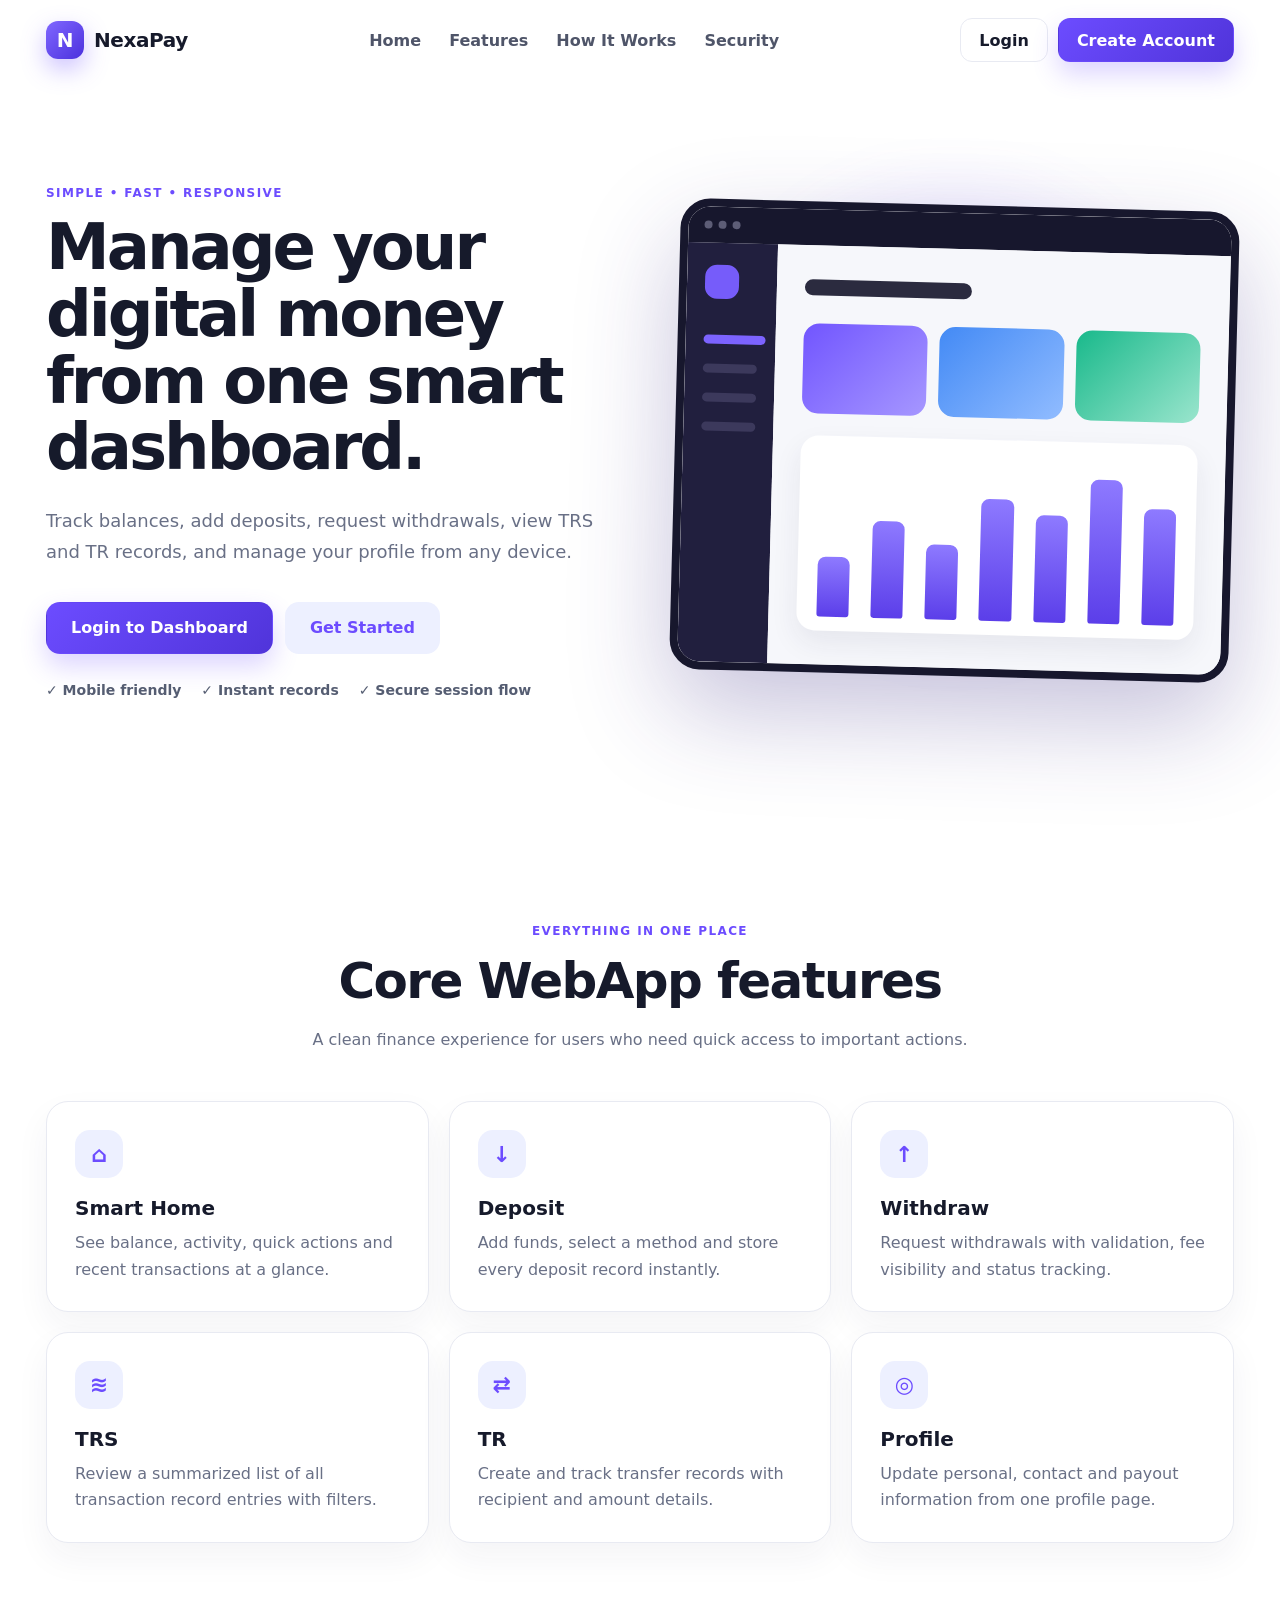
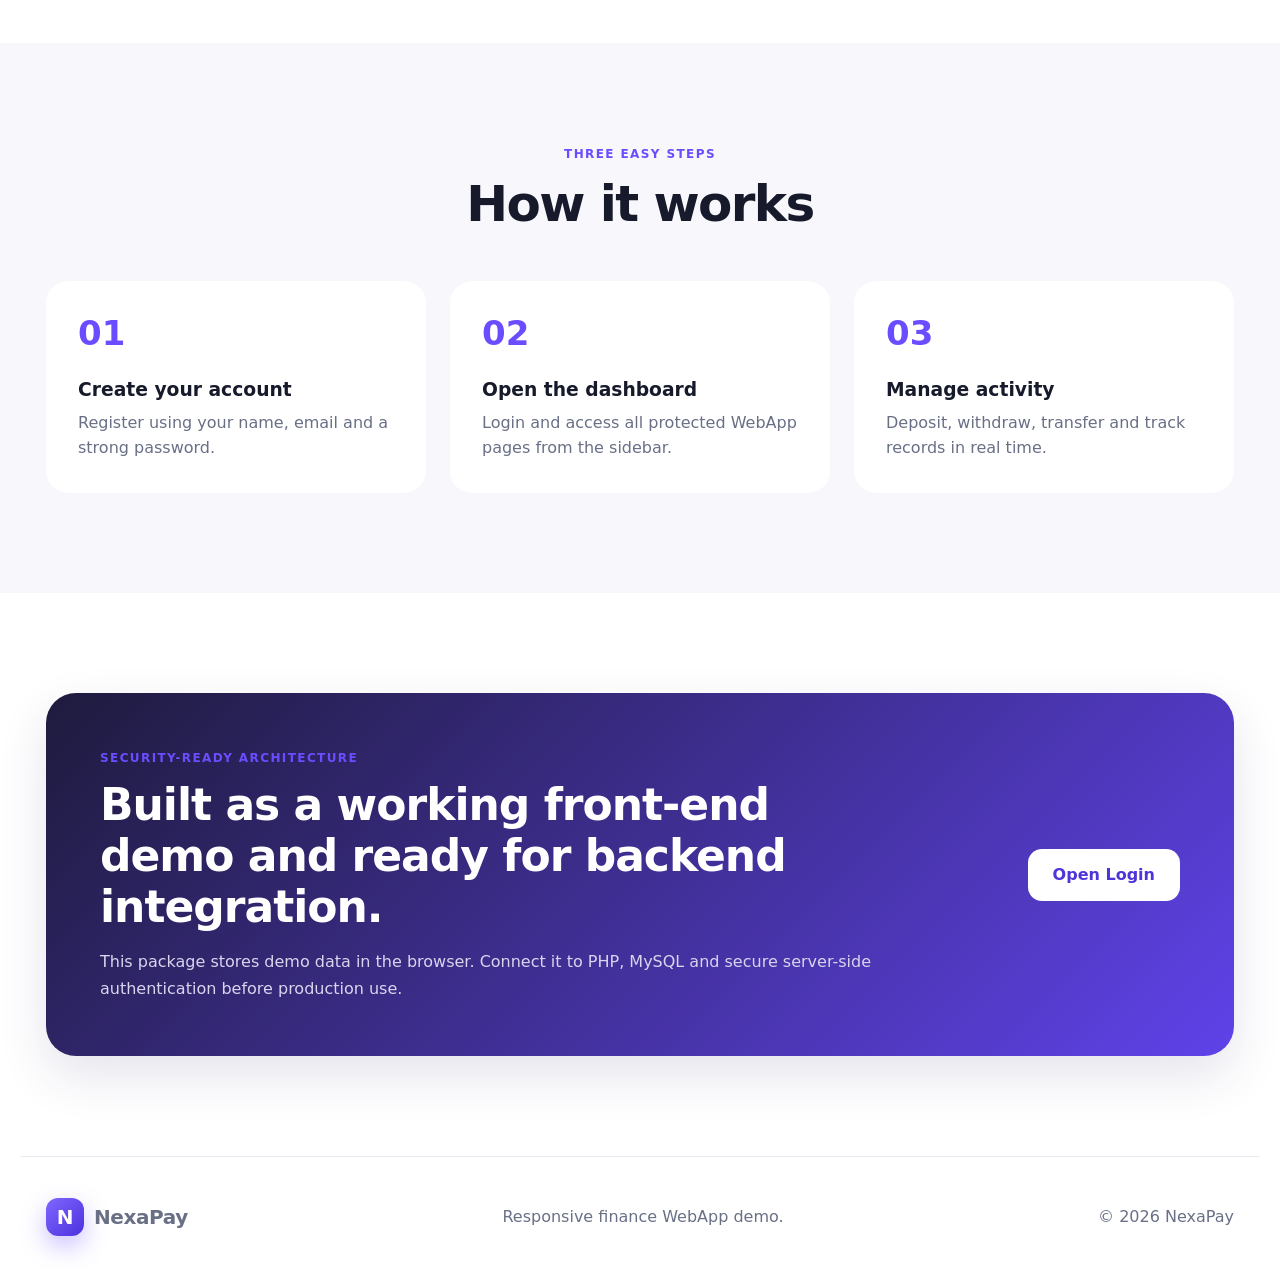
==== index.html @ 19490892 "Add files via upload" ====
<!DOCTYPE html>
<html lang="en">
<head>
  <meta charset="UTF-8">
  <meta name="viewport" content="width=device-width, initial-scale=1.0">
  <meta name="description" content="NexaPay responsive finance dashboard demo with deposits, withdrawals, transaction records and profile management.">
  <title>NexaPay — Smart Finance WebApp</title>
  <link rel="stylesheet" href="assets/css/styles.css">
</head>
<body class="landing-body">
  <header class="landing-header">
    <a class="brand" href="index.html" aria-label="NexaPay home">
      <span class="brand-mark">N</span>
      <span>NexaPay</span>
    </a>
    <nav class="landing-nav" id="landingNav">
      <a href="#home">Home</a>
      <a href="#features">Features</a>
      <a href="#how">How It Works</a>
      <a href="#security">Security</a>
    </nav>
    <div class="header-actions">
      <a class="btn btn-ghost" href="login.html">Login</a>
      <a class="btn btn-primary" href="register.html">Create Account</a>
    </div>
    <button class="menu-button" id="landingMenu" aria-label="Open menu">☰</button>
  </header>

  <main>
    <section class="hero" id="home">
      <div class="hero-content">
        <span class="eyebrow">Simple • Fast • Responsive</span>
        <h1>Manage your digital money from one smart dashboard.</h1>
        <p>Track balances, add deposits, request withdrawals, view TRS and TR records, and manage your profile from any device.</p>
        <div class="hero-actions">
          <a class="btn btn-primary btn-large" href="login.html">Login to Dashboard</a>
          <a class="btn btn-secondary btn-large" href="register.html">Get Started</a>
        </div>
        <div class="trust-row">
          <span>✓ Mobile friendly</span>
          <span>✓ Instant records</span>
          <span>✓ Secure session flow</span>
        </div>
      </div>

      <div class="hero-preview" aria-label="Dashboard preview">
        <div class="preview-window">
          <div class="preview-topbar">
            <span></span><span></span><span></span>
          </div>
          <div class="preview-grid">
            <aside class="preview-sidebar">
              <div class="preview-logo"></div>
              <div class="preview-line active"></div>
              <div class="preview-line"></div>
              <div class="preview-line"></div>
              <div class="preview-line"></div>
            </aside>
            <div class="preview-content">
              <div class="preview-title"></div>
              <div class="preview-cards">
                <div class="preview-card purple"></div>
                <div class="preview-card blue"></div>
                <div class="preview-card mint"></div>
              </div>
              <div class="preview-chart">
                <div class="chart-bars">
                  <span style="height: 38%"></span><span style="height: 62%"></span><span style="height: 48%"></span><span style="height: 78%"></span><span style="height: 68%"></span><span style="height: 92%"></span><span style="height: 74%"></span>
                </div>
              </div>
            </div>
          </div>
        </div>
      </div>
    </section>

    <section class="section" id="features">
      <div class="section-heading">
        <span class="eyebrow">Everything in one place</span>
        <h2>Core WebApp features</h2>
        <p>A clean finance experience for users who need quick access to important actions.</p>
      </div>
      <div class="feature-grid">
        <article class="feature-card"><span class="feature-icon">⌂</span><h3>Smart Home</h3><p>See balance, activity, quick actions and recent transactions at a glance.</p></article>
        <article class="feature-card"><span class="feature-icon">↓</span><h3>Deposit</h3><p>Add funds, select a method and store every deposit record instantly.</p></article>
        <article class="feature-card"><span class="feature-icon">↑</span><h3>Withdraw</h3><p>Request withdrawals with validation, fee visibility and status tracking.</p></article>
        <article class="feature-card"><span class="feature-icon">≋</span><h3>TRS</h3><p>Review a summarized list of all transaction record entries with filters.</p></article>
        <article class="feature-card"><span class="feature-icon">⇄</span><h3>TR</h3><p>Create and track transfer records with recipient and amount details.</p></article>
        <article class="feature-card"><span class="feature-icon">◎</span><h3>Profile</h3><p>Update personal, contact and payout information from one profile page.</p></article>
      </div>
    </section>

    <section class="section steps-section" id="how">
      <div class="section-heading">
        <span class="eyebrow">Three easy steps</span>
        <h2>How it works</h2>
      </div>
      <div class="steps-grid">
        <article><span>01</span><h3>Create your account</h3><p>Register using your name, email and a strong password.</p></article>
        <article><span>02</span><h3>Open the dashboard</h3><p>Login and access all protected WebApp pages from the sidebar.</p></article>
        <article><span>03</span><h3>Manage activity</h3><p>Deposit, withdraw, transfer and track records in real time.</p></article>
      </div>
    </section>

    <section class="security-banner" id="security">
      <div>
        <span class="eyebrow">Security-ready architecture</span>
        <h2>Built as a working front-end demo and ready for backend integration.</h2>
        <p>This package stores demo data in the browser. Connect it to PHP, MySQL and secure server-side authentication before production use.</p>
      </div>
      <a class="btn btn-light btn-large" href="login.html">Open Login</a>
    </section>
  </main>

  <footer class="landing-footer">
    <a class="brand" href="index.html"><span class="brand-mark">N</span><span>NexaPay</span></a>
    <p>Responsive finance WebApp demo.</p>
    <p>© 2026 NexaPay</p>
  </footer>

  <script src="assets/js/landing.js"></script>
</body>
</html>
---- assets/css/styles.css ----
:root {
  --primary: #6c4cff;
  --primary-dark: #5034da;
  --secondary: #edf0ff;
  --ink: #161a2b;
  --muted: #697086;
  --line: #e8eaf2;
  --surface: #ffffff;
  --surface-soft: #f6f7fb;
  --success: #13a86b;
  --warning: #ee8b2d;
  --danger: #dc4f5f;
  --info: #3378f6;
  --sidebar: #17172d;
  --shadow: 0 20px 50px rgba(45, 37, 95, 0.12);
  --radius: 22px;
  --radius-sm: 14px;
}

* { box-sizing: border-box; }
html { scroll-behavior: smooth; }
body { margin: 0; color: var(--ink); background: var(--surface-soft); font-family: Inter, ui-sans-serif, system-ui, -apple-system, BlinkMacSystemFont, "Segoe UI", sans-serif; }
a { color: inherit; text-decoration: none; }
button, input, select, textarea { font: inherit; }
button { cursor: pointer; }
img { max-width: 100%; display: block; }
.hidden { display: none !important; }

.brand { display: inline-flex; align-items: center; gap: 10px; font-size: 20px; font-weight: 800; letter-spacing: -0.4px; }
.brand-mark { display: grid; place-items: center; width: 38px; height: 38px; color: #fff; background: linear-gradient(135deg, #8067ff, #4b31dd); border-radius: 12px; box-shadow: 0 10px 24px rgba(108, 76, 255, .35); }
.brand-light { color: #fff; }

.btn { display: inline-flex; align-items: center; justify-content: center; gap: 8px; min-height: 44px; padding: 0 18px; border: 1px solid transparent; border-radius: 12px; font-weight: 700; transition: .2s ease; }
.btn:hover { transform: translateY(-1px); }
.btn-primary { color: #fff; background: linear-gradient(135deg, var(--primary), var(--primary-dark)); box-shadow: 0 12px 26px rgba(108, 76, 255, .24); }
.btn-secondary { color: var(--primary); background: var(--secondary); }
.btn-ghost { color: var(--ink); background: transparent; border-color: var(--line); }
.btn-light { color: var(--primary-dark); background: #fff; }
.btn-outline-light { color: #fff; border-color: rgba(255,255,255,.55); background: rgba(255,255,255,.08); }
.btn-large { min-height: 52px; padding: 0 24px; border-radius: 14px; }
.btn-block { width: 100%; }

.eyebrow { display: inline-flex; margin-bottom: 14px; color: var(--primary); font-size: 12px; font-weight: 800; letter-spacing: 1.4px; text-transform: uppercase; }
.eyebrow.light { color: #d9d3ff; }

/* Landing */
.landing-body { background: #fff; }
.landing-header { position: sticky; top: 0; z-index: 30; display: flex; align-items: center; justify-content: space-between; max-width: 1240px; margin: 0 auto; padding: 18px 26px; background: rgba(255,255,255,.88); backdrop-filter: blur(16px); }
.landing-nav { display: flex; gap: 28px; color: #4f5569; font-weight: 650; }
.landing-nav a:hover { color: var(--primary); }
.header-actions { display: flex; gap: 10px; }
.menu-button { display: none; width: 42px; height: 42px; border: 1px solid var(--line); border-radius: 12px; color: var(--ink); background: #fff; font-size: 19px; }
.hero { display: grid; grid-template-columns: 1fr 1fr; gap: 70px; align-items: center; max-width: 1240px; min-height: 740px; margin: 0 auto; padding: 80px 26px 100px; }
.hero h1 { max-width: 650px; margin: 0; font-size: clamp(42px, 5vw, 72px); line-height: 1.04; letter-spacing: -3px; }
.hero p { max-width: 620px; margin: 24px 0 0; color: var(--muted); font-size: 18px; line-height: 1.75; }
.hero-actions { display: flex; flex-wrap: wrap; gap: 12px; margin-top: 34px; }
.trust-row { display: flex; flex-wrap: wrap; gap: 20px; margin-top: 28px; color: #555d72; font-size: 14px; font-weight: 650; }
.hero-preview { position: relative; }
.hero-preview::before { content: ""; position: absolute; inset: -10% -4%; z-index: -1; background: radial-gradient(circle at 50% 45%, rgba(108,76,255,.28), transparent 62%); filter: blur(15px); }
.preview-window { overflow: hidden; border: 8px solid #17172d; border-radius: 30px; background: #fff; box-shadow: 0 40px 100px rgba(55, 39, 128, .28); transform: rotate(1.5deg); }
.preview-topbar { display: flex; gap: 6px; padding: 14px 16px; background: #17172d; }
.preview-topbar span { width: 8px; height: 8px; border-radius: 50%; background: #5d5d76; }
.preview-grid { display: grid; grid-template-columns: 90px 1fr; min-height: 410px; }
.preview-sidebar { padding: 22px 18px; background: #211f3e; }
.preview-logo { width: 34px; height: 34px; margin-bottom: 36px; border-radius: 12px; background: #765cfa; }
.preview-line { height: 9px; margin: 20px 0; border-radius: 99px; background: #3c395c; }
.preview-line.active { width: 115%; background: #7c63ff; }
.preview-content { padding: 34px 28px; background: #f6f7fb; }
.preview-title { width: 42%; height: 16px; margin-bottom: 28px; border-radius: 99px; background: #2b2b3f; }
.preview-cards { display: grid; grid-template-columns: repeat(3, 1fr); gap: 12px; }
.preview-card { height: 90px; border-radius: 16px; }
.preview-card.purple { background: linear-gradient(135deg,#7155ff,#a697ff); }
.preview-card.blue { background: linear-gradient(135deg,#438af5,#91bcff); }
.preview-card.mint { background: linear-gradient(135deg,#19b98b,#9ae5cd); }
.preview-chart { height: 195px; margin-top: 22px; padding: 24px 20px 14px; border-radius: 18px; background: #fff; box-shadow: 0 12px 28px rgba(44,44,82,.08); }
.chart-bars { display: flex; align-items: flex-end; justify-content: space-between; height: 100%; }
.chart-bars span { width: 9%; border-radius: 8px 8px 3px 3px; background: linear-gradient(180deg,#8e7aff,#5b3ee9); }
.section { max-width: 1240px; margin: 0 auto; padding: 100px 26px; }
.section-heading { max-width: 720px; margin: 0 auto 48px; text-align: center; }
.section-heading h2 { margin: 0; font-size: clamp(32px,4vw,50px); letter-spacing: -1.6px; }
.section-heading p { color: var(--muted); line-height: 1.7; }
.feature-grid { display: grid; grid-template-columns: repeat(3,1fr); gap: 20px; }
.feature-card { padding: 28px; border: 1px solid var(--line); border-radius: var(--radius); background: #fff; box-shadow: 0 15px 34px rgba(37,34,72,.05); transition: .2s ease; }
.feature-card:hover { transform: translateY(-5px); box-shadow: var(--shadow); }
.feature-icon { display: grid; place-items: center; width: 48px; height: 48px; margin-bottom: 18px; color: var(--primary); background: var(--secondary); border-radius: 15px; font-size: 22px; font-weight: 900; }
.feature-card h3 { margin: 0 0 10px; font-size: 20px; }
.feature-card p { margin: 0; color: var(--muted); line-height: 1.65; }
.steps-section { max-width: none; background: #f7f7fc; }
.steps-section > * { max-width: 1188px; margin-left: auto; margin-right: auto; }
.steps-grid { display: grid; grid-template-columns: repeat(3,1fr); gap: 24px; }
.steps-grid article { padding: 32px; border-radius: var(--radius); background: #fff; }
.steps-grid span { color: var(--primary); font-size: 34px; font-weight: 900; }
.steps-grid h3 { margin: 26px 0 10px; }
.steps-grid p { margin: 0; color: var(--muted); line-height: 1.6; }
.security-banner { display: flex; align-items: center; justify-content: space-between; gap: 40px; max-width: 1188px; margin: 100px auto; padding: 54px; color: #fff; border-radius: 30px; background: linear-gradient(135deg,#1e1b3d,#6042e9); box-shadow: var(--shadow); }
.security-banner h2 { max-width: 800px; margin: 0; font-size: clamp(28px,4vw,44px); letter-spacing: -1px; }
.security-banner p { max-width: 820px; margin: 16px 0 0; color: #d9d5ee; line-height: 1.7; }
.landing-footer { display: flex; align-items: center; justify-content: space-between; gap: 20px; max-width: 1240px; margin: 0 auto; padding: 34px 26px; border-top: 1px solid var(--line); color: var(--muted); }

/* Auth */
.auth-body { min-height: 100vh; background: #fff; }
.auth-shell { display: grid; grid-template-columns: minmax(360px, .9fr) 1.1fr; min-height: 100vh; }
.auth-visual { position: relative; display: flex; flex-direction: column; justify-content: space-between; overflow: hidden; padding: 48px; color: #fff; background: linear-gradient(145deg,#18162f,#6546ef); }
.auth-visual::after { content: ""; position: absolute; right: -120px; bottom: -120px; width: 420px; height: 420px; border: 80px solid rgba(255,255,255,.08); border-radius: 50%; }
.register-visual { background: linear-gradient(145deg,#141b32,#265ed8); }
.auth-copy { position: relative; z-index: 1; max-width: 560px; }
.auth-copy h1 { margin: 0; font-size: clamp(38px,4vw,64px); line-height: 1.08; letter-spacing: -2px; }
.auth-copy p { color: #d8d4e9; font-size: 17px; line-height: 1.75; }
.auth-stat-card { position: relative; z-index: 1; display: flex; flex-direction: column; width: fit-content; padding: 20px 24px; border: 1px solid rgba(255,255,255,.18); border-radius: 18px; background: rgba(255,255,255,.1); backdrop-filter: blur(12px); }
.auth-stat-card span { color: #d6cffc; font-size: 12px; text-transform: uppercase; letter-spacing: 1px; }
.auth-stat-card strong { margin-top: 8px; font-size: 18px; }
.auth-stat-card small { margin-top: 4px; color: #ddd9f2; }
.mini-benefits { position: relative; z-index: 1; display: grid; gap: 12px; color: #dce6ff; }
.auth-panel { display: grid; place-items: center; padding: 44px 28px; background: #fff; }
.auth-form-wrap { width: min(520px,100%); }
.back-link { display: inline-block; margin-bottom: 42px; color: var(--muted); font-weight: 650; }
.auth-heading h2 { margin: 0; font-size: 36px; letter-spacing: -1px; }
.auth-heading p { margin: 10px 0 30px; color: var(--muted); }
.field { display: grid; gap: 8px; margin-bottom: 18px; color: #303548; font-size: 14px; font-weight: 700; }
.field small { color: var(--muted); font-weight: 500; }
.field input, .field select, .field textarea, .table-search { width: 100%; border: 1px solid var(--line); border-radius: 12px; outline: none; color: var(--ink); background: #fff; transition: .2s ease; }
.field input, .field select, .table-search { height: 50px; padding: 0 14px; }
.field textarea { padding: 14px; resize: vertical; }
.field input:focus, .field select:focus, .field textarea:focus, .table-search:focus { border-color: var(--primary); box-shadow: 0 0 0 4px rgba(108,76,255,.1); }
.field input[readonly] { background: #f4f5f8; color: var(--muted); }
.password-wrap { position: relative; }
.password-wrap input { padding-right: 68px; }
.password-toggle { position: absolute; right: 12px; top: 50%; transform: translateY(-50%); border: 0; color: var(--primary); background: transparent; font-size: 13px; font-weight: 800; }
.form-row { display: flex; align-items: center; justify-content: space-between; gap: 16px; margin: 4px 0 24px; }
.check-field { display: flex; align-items: flex-start; gap: 9px; color: var(--muted); font-size: 14px; }
.check-field input { margin-top: 3px; accent-color: var(--primary); }
.terms { margin: 4px 0 22px; }
.link-button { border: 0; color: var(--primary); background: transparent; font-weight: 750; }
.auth-switch { margin-top: 24px; color: var(--muted); text-align: center; }
.auth-switch a { color: var(--primary); font-weight: 800; }
.alert { margin-bottom: 20px; padding: 13px 15px; border-radius: 12px; font-size: 14px; }
.alert.error { color: #9f2c3a; border: 1px solid #ffd2d8; background: #fff0f2; }
.alert.success { color: #087a4a; border: 1px solid #c6efdd; background: #ebfff6; }
.form-grid { display: grid; gap: 16px; }
.form-grid.two { grid-template-columns: repeat(2,minmax(0,1fr)); }

/* Dashboard */
.dashboard-body { --dashboard-bg: #f5f6fb; --dashboard-panel: #fff; --dashboard-text: #171a2b; --dashboard-muted: #71778c; min-height: 100vh; color: var(--dashboard-text); background: var(--dashboard-bg); transition: .2s ease; }
.dashboard-body.dark-mode { --dashboard-bg: #0f1020; --dashboard-panel: #191a2d; --dashboard-text: #f6f5ff; --dashboard-muted: #a7abc1; --line: #2a2c45; --surface-soft: #151626; --surface: #191a2d; --ink: #f6f5ff; --muted: #a7abc1; }
.app-shell { display: grid; grid-template-columns: 256px minmax(0,1fr); min-height: 100vh; }
.sidebar { position: fixed; inset: 0 auto 0 0; z-index: 50; display: flex; flex-direction: column; width: 256px; padding: 24px 18px; color: #fff; background: linear-gradient(180deg,#19182f,#141426); }
.sidebar-top { display: flex; align-items: center; justify-content: space-between; padding: 0 8px 28px; }
.sidebar-close { display: none; border: 0; color: #fff; background: transparent; font-size: 28px; }
.sidebar-nav { display: grid; gap: 8px; }
.sidebar-nav a { display: flex; align-items: center; gap: 14px; min-height: 48px; padding: 0 14px; border-radius: 13px; color: #aaa9bf; font-weight: 700; transition: .18s ease; }
.sidebar-nav a:hover, .sidebar-nav a.active { color: #fff; background: linear-gradient(135deg,rgba(120,91,255,.9),rgba(90,61,226,.9)); }
.sidebar-nav a span:first-child { display: grid; place-items: center; width: 24px; font-size: 18px; }
.sidebar-card { margin-top: auto; padding: 18px; border: 1px solid rgba(255,255,255,.1); border-radius: 16px; background: rgba(255,255,255,.06); }
.sidebar-card span { color: #aaa9c1; font-size: 12px; }
.sidebar-card strong { display: block; margin: 7px 0 12px; font-size: 20px; }
.sidebar-card a { color: #cfc6ff; font-size: 13px; font-weight: 800; }
.logout-button { display: flex; align-items: center; gap: 12px; min-height: 46px; margin-top: 14px; padding: 0 14px; border: 0; border-radius: 12px; color: #bcbacd; background: transparent; font-weight: 700; }
.logout-button:hover { color: #fff; background: rgba(255,255,255,.06); }
.sidebar-overlay { display: none; }
.main-area { grid-column: 2; min-width: 0; }
.topbar { position: sticky; top: 0; z-index: 25; display: flex; align-items: center; justify-content: space-between; min-height: 86px; padding: 16px 28px; border-bottom: 1px solid var(--line); background: color-mix(in srgb, var(--dashboard-bg) 86%, transparent); backdrop-filter: blur(16px); }
.topbar-left { display: flex; align-items: center; gap: 16px; }
.topbar h1 { margin: 3px 0 0; font-size: 25px; letter-spacing: -.5px; }
.topbar-kicker { color: var(--dashboard-muted); font-size: 12px; font-weight: 750; text-transform: uppercase; letter-spacing: 1px; }
.dashboard-menu { display: none; }
.topbar-actions { display: flex; align-items: center; gap: 10px; }
.icon-button, .notification-button { position: relative; display: grid; place-items: center; width: 44px; height: 44px; border: 1px solid var(--line); border-radius: 13px; color: var(--dashboard-text); background: var(--dashboard-panel); font-size: 18px; }
.notification-button span { position: absolute; top: 9px; right: 9px; width: 7px; height: 7px; border: 2px solid var(--dashboard-panel); border-radius: 50%; background: var(--danger); }
.user-menu-button { display: flex; align-items: center; gap: 11px; min-width: 190px; padding: 6px 12px 6px 6px; border: 1px solid var(--line); border-radius: 14px; color: var(--dashboard-text); background: var(--dashboard-panel); text-align: left; }
.avatar { display: grid; place-items: center; width: 40px; height: 40px; flex: 0 0 auto; border-radius: 12px; color: #fff; background: linear-gradient(135deg,#6c4cff,#9a88ff); font-weight: 800; }
.user-copy { display: grid; min-width: 0; }
.user-copy strong, .user-copy small { overflow: hidden; text-overflow: ellipsis; white-space: nowrap; }
.user-copy small { margin-top: 2px; color: var(--dashboard-muted); }
.page-container { display: grid; gap: 22px; padding: 28px; }
.welcome-banner { display: flex; align-items: center; justify-content: space-between; gap: 30px; min-height: 190px; padding: 34px; border-radius: var(--radius); color: #fff; background: linear-gradient(125deg,#5f42e7,#7a5ff7 55%,#927fff); box-shadow: 0 20px 48px rgba(91,61,219,.25); }
.welcome-banner h2 { margin: 0; font-size: clamp(28px,3vw,40px); letter-spacing: -1px; }
.welcome-banner p { margin: 10px 0 0; color: #e4e0ff; }
.welcome-actions { display: flex; gap: 10px; flex-wrap: wrap; }
.stats-grid { display: grid; grid-template-columns: repeat(4,minmax(0,1fr)); gap: 18px; }
.stat-card { min-width: 0; padding: 22px; border: 1px solid var(--line); border-radius: 18px; background: var(--dashboard-panel); box-shadow: 0 8px 24px rgba(36,34,70,.04); }
.stat-card.featured { color: #fff; border-color: transparent; background: linear-gradient(135deg,#1d1c36,#3b376d); }
.stat-head { display: flex; align-items: center; justify-content: space-between; gap: 12px; color: var(--dashboard-muted); font-size: 13px; font-weight: 700; }
.featured .stat-head, .featured small { color: #bcb9d1; }
.stat-card > strong { display: block; margin: 18px 0 8px; font-size: clamp(22px,2vw,30px); letter-spacing: -1px; }
.stat-card small { color: var(--dashboard-muted); }
.stat-icon { display: grid; place-items: center; width: 38px; height: 38px; border-radius: 12px; color: #755df0; background: #eeeaff; font-weight: 900; }
.stat-icon.green { color: #0e9460; background: #e4faef; }
.stat-icon.orange { color: #ce6818; background: #fff0df; }
.stat-icon.blue { color: #2e6fd9; background: #e7f0ff; }
.dashboard-grid { display: grid; grid-template-columns: 1.55fr .9fr; gap: 22px; }
.panel { min-width: 0; padding: 24px; border: 1px solid var(--line); border-radius: var(--radius); background: var(--dashboard-panel); box-shadow: 0 10px 28px rgba(36,34,70,.04); }
.panel-head { display: flex; align-items: center; justify-content: space-between; gap: 18px; margin-bottom: 22px; }
.panel-head h3 { margin: 3px 0 0; font-size: 20px; }
.panel-kicker { color: var(--dashboard-muted); font-size: 11px; font-weight: 800; text-transform: uppercase; letter-spacing: 1px; }
.soft-pill, .balance-chip { display: inline-flex; align-items: center; min-height: 34px; padding: 0 12px; border-radius: 99px; color: var(--primary); background: color-mix(in srgb, var(--primary) 10%, var(--dashboard-panel)); font-size: 12px; font-weight: 800; }
.large-chart { display: flex; align-items: end; gap: 14px; height: 245px; padding-top: 24px; }
.chart-column { display: grid; grid-template-rows: 1fr auto; gap: 10px; flex: 1; height: 100%; color: var(--dashboard-muted); text-align: center; }
.bar-wrap { display: flex; align-items: end; justify-content: center; height: 100%; border-radius: 10px; background: linear-gradient(180deg,transparent,color-mix(in srgb,var(--primary) 5%,transparent)); }
.bar-wrap span { width: min(34px,58%); border-radius: 8px 8px 3px 3px; background: linear-gradient(180deg,#947fff,#5f42e8); }
.quick-grid { display: grid; grid-template-columns: repeat(2,1fr); gap: 12px; }
.quick-grid a { display: grid; padding: 18px; border: 1px solid var(--line); border-radius: 16px; background: var(--surface-soft); transition: .18s ease; }
.quick-grid a:hover { border-color: var(--primary); transform: translateY(-2px); }
.quick-grid a > span { display: grid; place-items: center; width: 38px; height: 38px; margin-bottom: 16px; border-radius: 12px; color: var(--primary); background: var(--secondary); font-weight: 900; }
.quick-grid small { margin-top: 4px; color: var(--dashboard-muted); }
.text-link { color: var(--primary); font-weight: 800; font-size: 13px; }
.table-wrap { overflow-x: auto; }
table { width: 100%; border-collapse: collapse; min-width: 780px; }
th, td { padding: 15px 12px; border-bottom: 1px solid var(--line); text-align: left; font-size: 13px; white-space: nowrap; }
th { color: var(--dashboard-muted); font-size: 11px; text-transform: uppercase; letter-spacing: .7px; }
tbody tr:last-child td { border-bottom: 0; }
.table-type { display: flex; align-items: center; gap: 10px; }
.table-type > div { display: grid; }
.table-type small { margin-top: 3px; max-width: 160px; overflow: hidden; color: var(--dashboard-muted); text-overflow: ellipsis; }
.transaction-icon { display: grid; place-items: center; width: 36px; height: 36px; border-radius: 11px; font-weight: 900; }
.transaction-icon.deposit { color: #0b915c; background: #e2faee; }
.transaction-icon.withdraw { color: #cf6715; background: #fff0df; }
.transaction-icon.transfer { color: #286cd4; background: #e7f0ff; }
.amount-cell { font-weight: 800; }
.amount-cell.positive { color: var(--success); }
.amount-cell.negative { color: var(--danger); }
.status-badge { display: inline-flex; align-items: center; min-height: 28px; padding: 0 10px; border-radius: 99px; font-size: 11px; font-weight: 800; }
.status-badge.completed { color: #0b8153; background: #e4faef; }
.status-badge.pending { color: #b15a18; background: #fff1df; }
.status-badge.rejected { color: #a83643; background: #ffe8ec; }
.content-grid { display: grid; grid-template-columns: minmax(0,1.5fr) minmax(280px,.75fr); gap: 22px; }
.form-panel { padding: 28px; }
.dashboard-form { max-width: 760px; }
.money-input { position: relative; }
.money-input > span { position: absolute; left: 14px; top: 50%; transform: translateY(-50%); color: var(--dashboard-muted); font-weight: 800; }
.money-input input { padding-left: 34px; }
.side-stack { display: grid; align-content: start; gap: 18px; }
.info-card { min-height: 230px; padding: 28px; border-radius: var(--radius); }
.info-card h3 { margin: 24px 0 10px; font-size: 24px; }
.info-card p { margin: 0; line-height: 1.65; }
.gradient-card { color: #fff; background: linear-gradient(145deg,#6c4cff,#9f8cff); }
.gradient-card p { color: #eae7ff; }
.gradient-card .feature-icon { color: #fff; background: rgba(255,255,255,.16); }
.dark-card { color: #fff; background: linear-gradient(145deg,#1b1b35,#34315f); }
.dark-card p { color: #c8c7d8; }
.dark-card .feature-icon { color: #fff; background: rgba(255,255,255,.08); }
.help-panel h3 { margin: 0 0 16px; }
.help-panel ol, .help-panel ul { display: grid; gap: 12px; margin: 0; padding-left: 22px; color: var(--dashboard-muted); line-height: 1.5; }
.summary-box { display: grid; gap: 11px; margin: 22px 0; padding: 18px; border-radius: 15px; background: var(--surface-soft); }
.summary-box > div { display: flex; justify-content: space-between; gap: 20px; color: var(--dashboard-muted); }
.summary-box .total { padding-top: 12px; border-top: 1px solid var(--line); color: var(--dashboard-text); font-size: 16px; }
.summary-strip { display: grid; grid-template-columns: repeat(4,1fr); gap: 14px; margin-bottom: 20px; padding: 18px; border-radius: 16px; background: var(--surface-soft); }
.summary-strip div { display: grid; gap: 7px; }
.summary-strip span { color: var(--dashboard-muted); font-size: 12px; }
.summary-strip strong { font-size: 20px; }
.filter-row { display: flex; gap: 10px; }
.filter-row .table-search { width: 220px; }
.filter-row select { min-width: 150px; height: 50px; padding: 0 12px; border: 1px solid var(--line); border-radius: 12px; color: var(--dashboard-text); background: var(--dashboard-panel); }
.section-toolbar { display: flex; align-items: center; justify-content: space-between; gap: 20px; }
.section-toolbar p { margin: 0; color: var(--dashboard-muted); }
.compact-stats { grid-template-columns: repeat(3,1fr); }
.profile-layout { display: grid; grid-template-columns: 300px minmax(0,1fr); gap: 22px; }
.profile-card { align-self: start; text-align: center; }
.large-avatar { display: grid; place-items: center; width: 96px; height: 96px; margin: 4px auto 18px; border-radius: 28px; color: #fff; background: linear-gradient(135deg,#5b40e7,#9c89ff); font-size: 30px; font-weight: 900; }
.profile-card h2 { margin: 0; }
.profile-card > p { margin: 8px 0 16px; color: var(--dashboard-muted); }
.profile-meta { display: grid; gap: 12px; margin-top: 28px; text-align: left; }
.profile-meta div { display: grid; gap: 5px; padding: 14px; border-radius: 12px; background: var(--surface-soft); }
.profile-meta span { color: var(--dashboard-muted); font-size: 11px; text-transform: uppercase; }
.profile-meta strong { font-size: 13px; }
.empty-state { display: grid; place-items: center; gap: 6px; min-height: 220px; color: var(--dashboard-muted); text-align: center; }
.empty-state.compact { min-height: 140px; }
.empty-state > span { font-size: 30px; }
.modal-backdrop { position: fixed; inset: 0; z-index: 100; display: grid; place-items: center; padding: 20px; background: rgba(10,10,25,.66); backdrop-filter: blur(6px); }
.modal { position: relative; width: min(520px,100%); max-height: 90vh; overflow-y: auto; padding: 30px; border-radius: 24px; background: var(--dashboard-panel); box-shadow: 0 30px 80px rgba(0,0,0,.3); }
.modal-close { position: absolute; top: 15px; right: 15px; display: grid; place-items: center; width: 36px; height: 36px; border: 0; border-radius: 10px; color: var(--dashboard-text); background: var(--surface-soft); font-size: 22px; }
.modal-heading { margin-bottom: 24px; }
.modal-heading h2 { margin: 4px 0 8px; }
.modal-heading p { margin: 0; color: var(--dashboard-muted); }
.toast-container { position: fixed; right: 20px; bottom: 20px; z-index: 150; display: grid; gap: 10px; }
.toast { min-width: 260px; max-width: 380px; padding: 14px 16px; border-left: 4px solid var(--success); border-radius: 12px; color: #fff; background: #202139; box-shadow: var(--shadow); animation: toastIn .25s ease; }
.toast.error { border-left-color: var(--danger); }
@keyframes toastIn { from { opacity: 0; transform: translateY(12px); } }

@media (max-width: 1100px) {
  .hero { grid-template-columns: 1fr; text-align: center; }
  .hero-content { display: grid; justify-items: center; }
  .trust-row { justify-content: center; }
  .hero-preview { width: min(700px,100%); margin: 0 auto; }
  .stats-grid { grid-template-columns: repeat(2,1fr); }
  .dashboard-grid { grid-template-columns: 1fr; }
  .content-grid { grid-template-columns: 1fr; }
  .side-stack { grid-template-columns: repeat(2,1fr); }
  .profile-layout { grid-template-columns: 260px minmax(0,1fr); }
}

@media (max-width: 860px) {
  .landing-nav { position: absolute; top: 76px; left: 20px; right: 20px; display: none; padding: 18px; border: 1px solid var(--line); border-radius: 16px; background: #fff; box-shadow: var(--shadow); }
  .landing-nav.open { display: grid; }
  .landing-header .header-actions { display: none; }
  .landing-header .menu-button { display: grid; place-items: center; }
  .feature-grid, .steps-grid { grid-template-columns: repeat(2,1fr); }
  .security-banner { margin: 70px 20px; }
  .auth-shell { grid-template-columns: 1fr; }
  .auth-visual { min-height: 420px; }
  .app-shell { grid-template-columns: 1fr; }
  .sidebar { transform: translateX(-100%); transition: .22s ease; }
  .sidebar.open { transform: translateX(0); }
  .sidebar-close { display: block; }
  .sidebar-overlay { position: fixed; inset: 0; z-index: 45; background: rgba(5,5,18,.58); }
  .sidebar-overlay.open { display: block; }
  .main-area { grid-column: 1; }
  .dashboard-menu { display: grid; place-items: center; }
  .profile-layout { grid-template-columns: 1fr; }
  .profile-card { display: grid; grid-template-columns: auto 1fr; align-items: center; gap: 18px; text-align: left; }
  .large-avatar { margin: 0; }
  .profile-card .status-badge, .profile-meta { grid-column: 1 / -1; }
  .profile-meta { grid-template-columns: repeat(2,1fr); width: 100%; }
}

@media (max-width: 640px) {
  .landing-header { padding: 14px 18px; }
  .hero { min-height: auto; gap: 50px; padding: 70px 18px; }
  .hero h1 { font-size: 42px; letter-spacing: -1.8px; }
  .hero p { font-size: 16px; }
  .hero-actions { width: 100%; }
  .hero-actions .btn { flex: 1 1 100%; }
  .preview-grid { grid-template-columns: 62px 1fr; min-height: 310px; }
  .preview-sidebar { padding: 16px 12px; }
  .preview-content { padding: 22px 16px; }
  .preview-cards { grid-template-columns: 1fr; }
  .preview-card { height: 46px; }
  .preview-chart { height: 120px; }
  .section { padding: 70px 18px; }
  .feature-grid, .steps-grid { grid-template-columns: 1fr; }
  .security-banner { flex-direction: column; align-items: flex-start; padding: 34px 24px; }
  .landing-footer { flex-direction: column; text-align: center; }
  .auth-visual { min-height: 360px; padding: 28px; }
  .auth-copy h1 { font-size: 38px; }
  .auth-stat-card { width: 100%; }
  .auth-panel { padding: 32px 20px; }
  .back-link { margin-bottom: 28px; }
  .auth-heading h2 { font-size: 30px; }
  .form-grid.two { grid-template-columns: 1fr; }
  .topbar { min-height: 74px; padding: 12px 16px; }
  .topbar h1 { font-size: 21px; }
  .topbar-actions .icon-button, .notification-button { display: none; }
  .user-menu-button { min-width: auto; border: 0; padding: 0; background: transparent; }
  .user-copy { display: none; }
  .page-container { padding: 18px 14px 28px; }
  .welcome-banner { align-items: flex-start; flex-direction: column; padding: 26px; }
  .welcome-actions { width: 100%; }
  .welcome-actions .btn { flex: 1; }
  .stats-grid, .compact-stats { grid-template-columns: 1fr; }
  .panel, .form-panel { padding: 18px; border-radius: 18px; }
  .panel-head.responsive-head { align-items: stretch; flex-direction: column; }
  .filter-row { flex-direction: column; }
  .filter-row .table-search, .filter-row select { width: 100%; }
  .side-stack { grid-template-columns: 1fr; }
  .summary-strip { grid-template-columns: repeat(2,1fr); }
  .section-toolbar { align-items: stretch; flex-direction: column; }
  .section-toolbar .btn { width: 100%; }
  .quick-grid { grid-template-columns: 1fr 1fr; }
  .large-chart { gap: 7px; }
  .profile-card { grid-template-columns: 70px 1fr; }
  .large-avatar { width: 70px; height: 70px; border-radius: 20px; font-size: 23px; }
  .profile-meta { grid-template-columns: 1fr; }
  .modal { padding: 24px 18px; }
  .toast-container { left: 14px; right: 14px; bottom: 14px; }
  .toast { min-width: 0; width: 100%; }
}
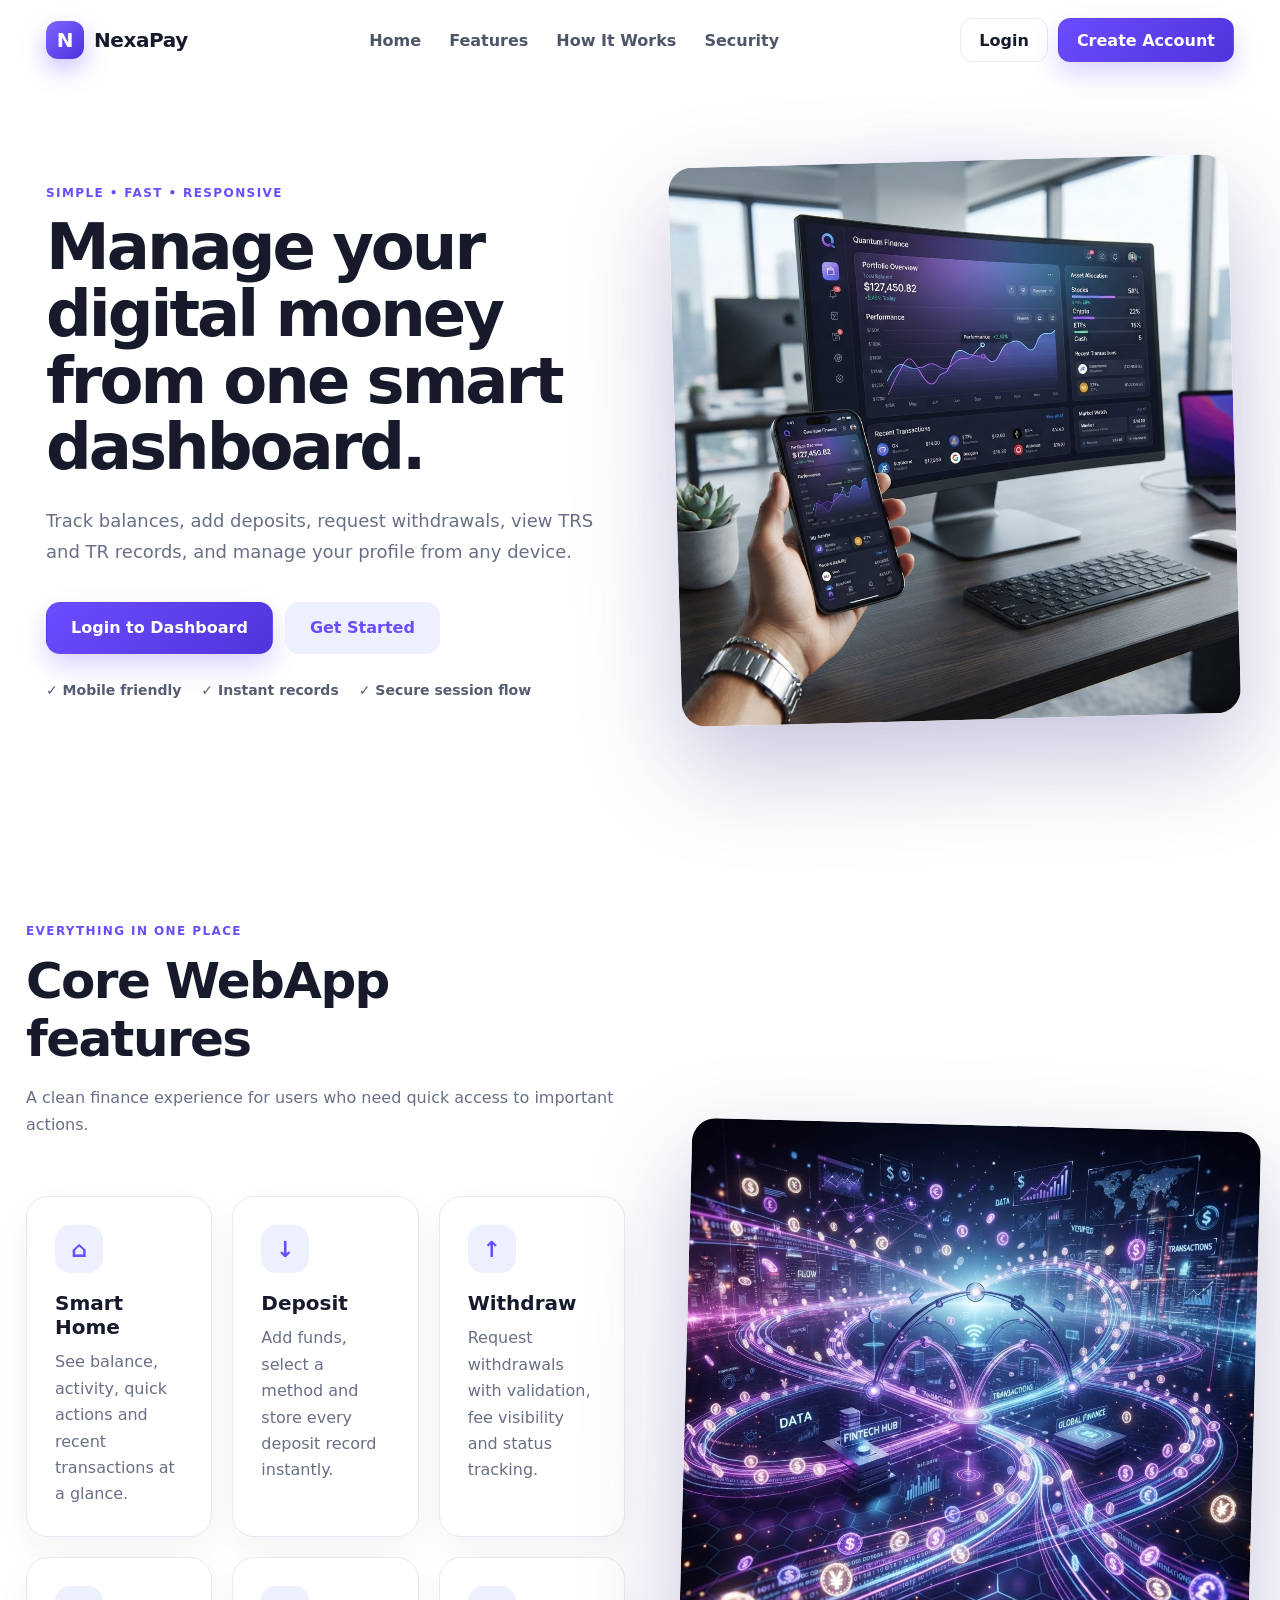
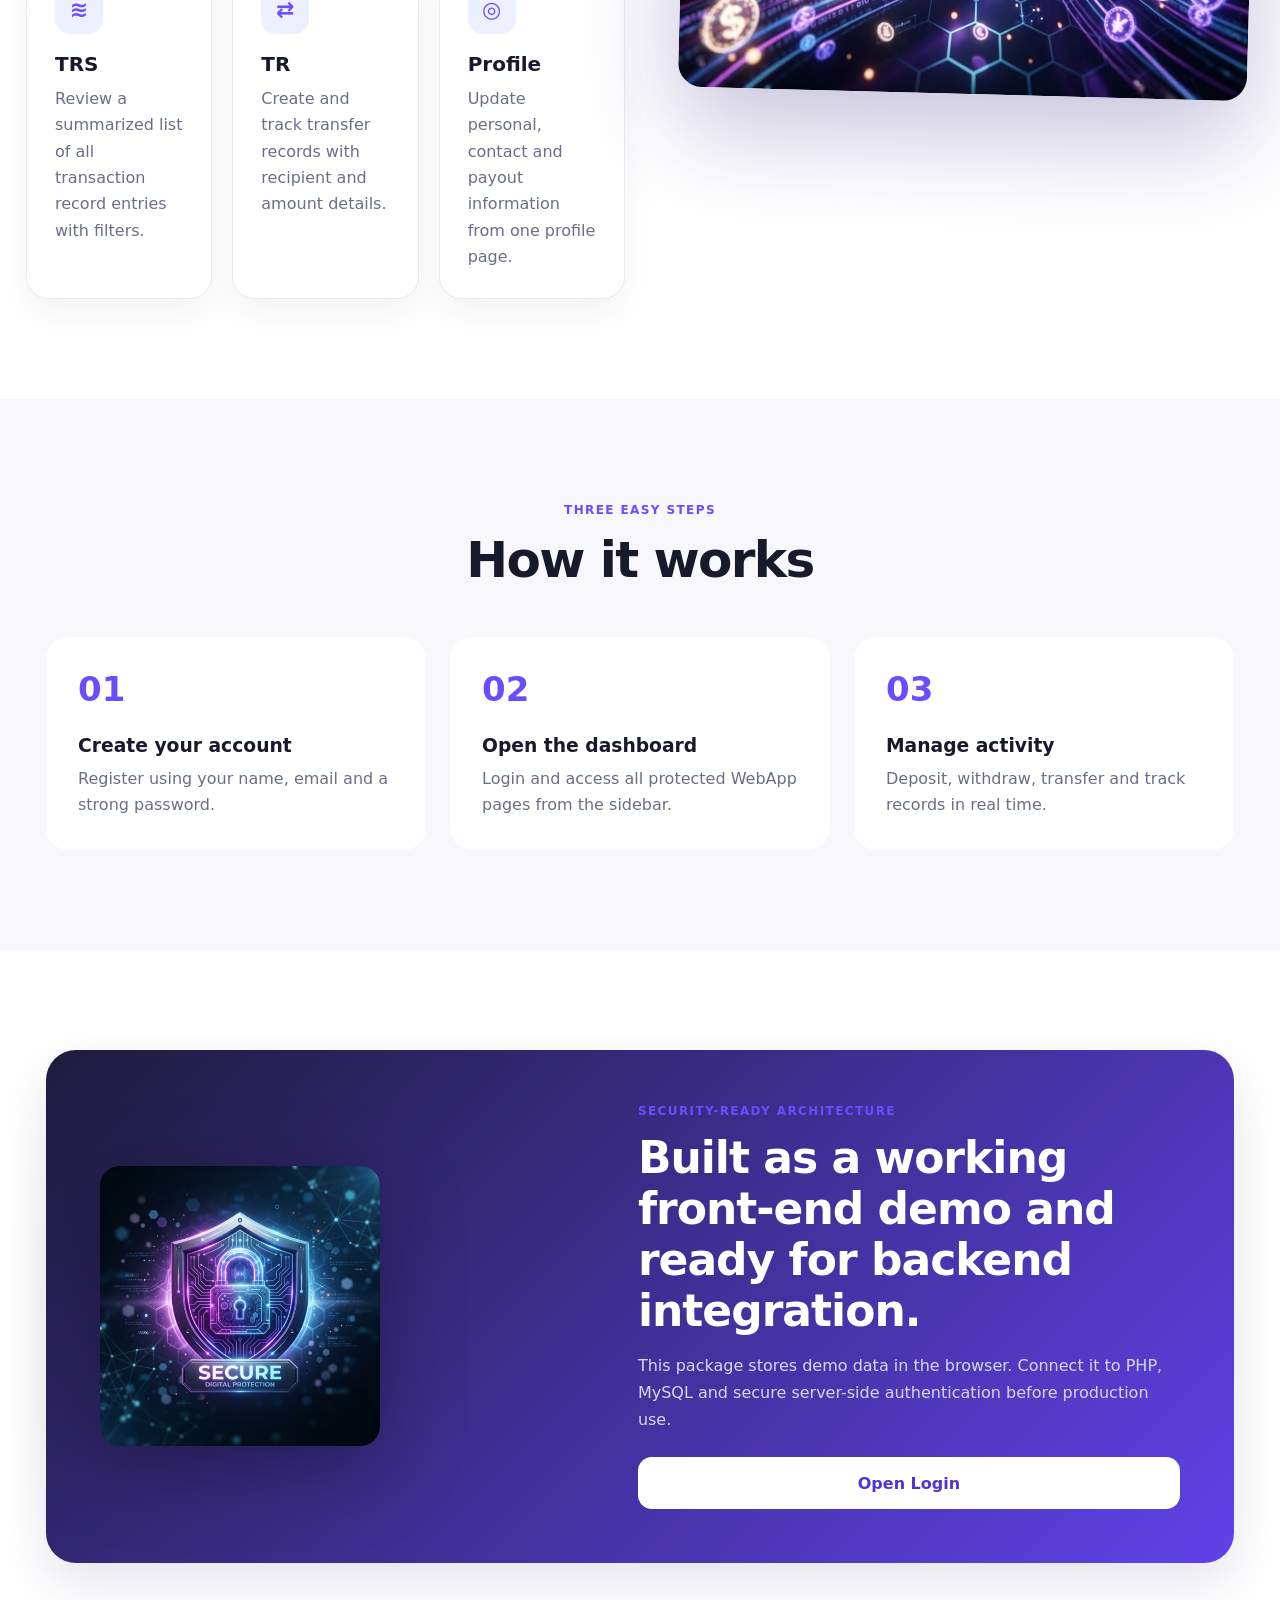
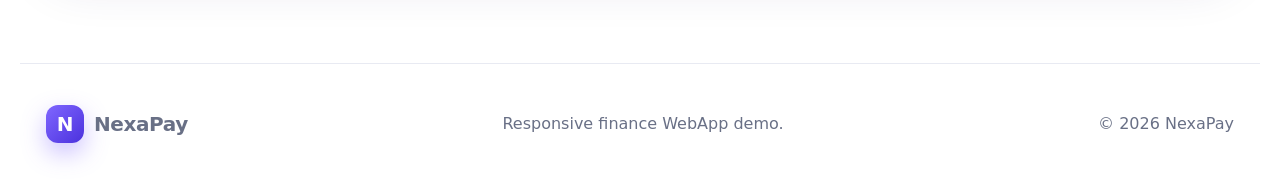
==== commit 8224fbe6: "Improve landing page with professional images and enhanced layout - Add hero banner image showcasing" ====
--- a/index.html
+++ b/index.html
@@ -44,50 +44,27 @@
       </div>
 
       <div class="hero-preview" aria-label="Dashboard preview">
-        <div class="preview-window">
-          <div class="preview-topbar">
-            <span></span><span></span><span></span>
-          </div>
-          <div class="preview-grid">
-            <aside class="preview-sidebar">
-              <div class="preview-logo"></div>
-              <div class="preview-line active"></div>
-              <div class="preview-line"></div>
-              <div class="preview-line"></div>
-              <div class="preview-line"></div>
-            </aside>
-            <div class="preview-content">
-              <div class="preview-title"></div>
-              <div class="preview-cards">
-                <div class="preview-card purple"></div>
-                <div class="preview-card blue"></div>
-                <div class="preview-card mint"></div>
-              </div>
-              <div class="preview-chart">
-                <div class="chart-bars">
-                  <span style="height: 38%"></span><span style="height: 62%"></span><span style="height: 48%"></span><span style="height: 78%"></span><span style="height: 68%"></span><span style="height: 92%"></span><span style="height: 74%"></span>
-                </div>
-              </div>
-            </div>
-          </div>
-        </div>
+        <img src="assets/images/hero-banner.png" alt="NexaPay dashboard showing financial analytics and transaction management interface" class="hero-image">
       </div>
     </section>
 
-    <section class="section" id="features">
-      <div class="section-heading">
-        <span class="eyebrow">Everything in one place</span>
-        <h2>Core WebApp features</h2>
-        <p>A clean finance experience for users who need quick access to important actions.</p>
+    <section class="section features-section" id="features">
+      <div class="features-wrapper">
+        <div class="section-heading">
+          <span class="eyebrow">Everything in one place</span>
+          <h2>Core WebApp features</h2>
+          <p>A clean finance experience for users who need quick access to important actions.</p>
+        </div>
+        <div class="feature-grid">
+          <article class="feature-card"><span class="feature-icon">⌂</span><h3>Smart Home</h3><p>See balance, activity, quick actions and recent transactions at a glance.</p></article>
+          <article class="feature-card"><span class="feature-icon">↓</span><h3>Deposit</h3><p>Add funds, select a method and store every deposit record instantly.</p></article>
+          <article class="feature-card"><span class="feature-icon">↑</span><h3>Withdraw</h3><p>Request withdrawals with validation, fee visibility and status tracking.</p></article>
+          <article class="feature-card"><span class="feature-icon">≋</span><h3>TRS</h3><p>Review a summarized list of all transaction record entries with filters.</p></article>
+          <article class="feature-card"><span class="feature-icon">⇄</span><h3>TR</h3><p>Create and track transfer records with recipient and amount details.</p></article>
+          <article class="feature-card"><span class="feature-icon">◎</span><h3>Profile</h3><p>Update personal, contact and payout information from one profile page.</p></article>
+        </div>
       </div>
-      <div class="feature-grid">
-        <article class="feature-card"><span class="feature-icon">⌂</span><h3>Smart Home</h3><p>See balance, activity, quick actions and recent transactions at a glance.</p></article>
-        <article class="feature-card"><span class="feature-icon">↓</span><h3>Deposit</h3><p>Add funds, select a method and store every deposit record instantly.</p></article>
-        <article class="feature-card"><span class="feature-icon">↑</span><h3>Withdraw</h3><p>Request withdrawals with validation, fee visibility and status tracking.</p></article>
-        <article class="feature-card"><span class="feature-icon">≋</span><h3>TRS</h3><p>Review a summarized list of all transaction record entries with filters.</p></article>
-        <article class="feature-card"><span class="feature-icon">⇄</span><h3>TR</h3><p>Create and track transfer records with recipient and amount details.</p></article>
-        <article class="feature-card"><span class="feature-icon">◎</span><h3>Profile</h3><p>Update personal, contact and payout information from one profile page.</p></article>
-      </div>
+      <img src="assets/images/features-banner.png" alt="NexaPay features visualization showing digital transaction flows and financial data processing" class="features-image">
     </section>
 
     <section class="section steps-section" id="how">
@@ -103,12 +80,13 @@
     </section>
 
     <section class="security-banner" id="security">
+      <img src="assets/images/security-badge.png" alt="Security badge representing encrypted financial data and secure transactions" class="security-badge-image">
       <div>
         <span class="eyebrow">Security-ready architecture</span>
         <h2>Built as a working front-end demo and ready for backend integration.</h2>
         <p>This package stores demo data in the browser. Connect it to PHP, MySQL and secure server-side authentication before production use.</p>
+        <a class="btn btn-light btn-large" href="login.html">Open Login</a>
       </div>
-      <a class="btn btn-light btn-large" href="login.html">Open Login</a>
     </section>
   </main>
 
--- a/assets/css/styles.css
+++ b/assets/css/styles.css
@@ -57,26 +57,13 @@
 .trust-row { display: flex; flex-wrap: wrap; gap: 20px; margin-top: 28px; color: #555d72; font-size: 14px; font-weight: 650; }
 .hero-preview { position: relative; }
 .hero-preview::before { content: ""; position: absolute; inset: -10% -4%; z-index: -1; background: radial-gradient(circle at 50% 45%, rgba(108,76,255,.28), transparent 62%); filter: blur(15px); }
-.preview-window { overflow: hidden; border: 8px solid #17172d; border-radius: 30px; background: #fff; box-shadow: 0 40px 100px rgba(55, 39, 128, .28); transform: rotate(1.5deg); }
-.preview-topbar { display: flex; gap: 6px; padding: 14px 16px; background: #17172d; }
-.preview-topbar span { width: 8px; height: 8px; border-radius: 50%; background: #5d5d76; }
-.preview-grid { display: grid; grid-template-columns: 90px 1fr; min-height: 410px; }
-.preview-sidebar { padding: 22px 18px; background: #211f3e; }
-.preview-logo { width: 34px; height: 34px; margin-bottom: 36px; border-radius: 12px; background: #765cfa; }
-.preview-line { height: 9px; margin: 20px 0; border-radius: 99px; background: #3c395c; }
-.preview-line.active { width: 115%; background: #7c63ff; }
-.preview-content { padding: 34px 28px; background: #f6f7fb; }
-.preview-title { width: 42%; height: 16px; margin-bottom: 28px; border-radius: 99px; background: #2b2b3f; }
-.preview-cards { display: grid; grid-template-columns: repeat(3, 1fr); gap: 12px; }
-.preview-card { height: 90px; border-radius: 16px; }
-.preview-card.purple { background: linear-gradient(135deg,#7155ff,#a697ff); }
-.preview-card.blue { background: linear-gradient(135deg,#438af5,#91bcff); }
-.preview-card.mint { background: linear-gradient(135deg,#19b98b,#9ae5cd); }
-.preview-chart { height: 195px; margin-top: 22px; padding: 24px 20px 14px; border-radius: 18px; background: #fff; box-shadow: 0 12px 28px rgba(44,44,82,.08); }
-.chart-bars { display: flex; align-items: flex-end; justify-content: space-between; height: 100%; }
-.chart-bars span { width: 9%; border-radius: 8px 8px 3px 3px; background: linear-gradient(180deg,#8e7aff,#5b3ee9); }
+.hero-image { width: 100%; height: auto; border-radius: 24px; box-shadow: 0 40px 100px rgba(55, 39, 128, .28); transform: rotate(-1.5deg); object-fit: cover; }
 .section { max-width: 1240px; margin: 0 auto; padding: 100px 26px; }
+.features-section { display: grid; grid-template-columns: 1fr 0.95fr; gap: 60px; align-items: center; max-width: 1400px; }
+.features-wrapper { display: flex; flex-direction: column; }
+.features-image { width: 100%; height: auto; border-radius: 24px; box-shadow: 0 40px 100px rgba(55, 39, 128, .28); transform: rotate(1.5deg); object-fit: cover; }
 .section-heading { max-width: 720px; margin: 0 auto 48px; text-align: center; }
+.features-section .section-heading { max-width: 100%; text-align: left; margin: 0 0 42px; }
 .section-heading h2 { margin: 0; font-size: clamp(32px,4vw,50px); letter-spacing: -1.6px; }
 .section-heading p { color: var(--muted); line-height: 1.7; }
 .feature-grid { display: grid; grid-template-columns: repeat(3,1fr); gap: 20px; }
@@ -92,9 +79,11 @@
 .steps-grid span { color: var(--primary); font-size: 34px; font-weight: 900; }
 .steps-grid h3 { margin: 26px 0 10px; }
 .steps-grid p { margin: 0; color: var(--muted); line-height: 1.6; }
-.security-banner { display: flex; align-items: center; justify-content: space-between; gap: 40px; max-width: 1188px; margin: 100px auto; padding: 54px; color: #fff; border-radius: 30px; background: linear-gradient(135deg,#1e1b3d,#6042e9); box-shadow: var(--shadow); }
-.security-banner h2 { max-width: 800px; margin: 0; font-size: clamp(28px,4vw,44px); letter-spacing: -1px; }
-.security-banner p { max-width: 820px; margin: 16px 0 0; color: #d9d5ee; line-height: 1.7; }
+.security-banner { display: grid; grid-template-columns: 0.9fr 1fr; align-items: center; gap: 50px; max-width: 1188px; margin: 100px auto; padding: 54px; color: #fff; border-radius: 30px; background: linear-gradient(135deg,#1e1b3d,#6042e9); box-shadow: var(--shadow); }
+.security-badge-image { width: 100%; height: auto; max-width: 280px; border-radius: 20px; object-fit: contain; filter: drop-shadow(0 20px 40px rgba(0,0,0,.3)); }
+.security-banner > div { display: flex; flex-direction: column; }
+.security-banner h2 { max-width: 100%; margin: 0; font-size: clamp(28px,4vw,44px); letter-spacing: -1px; }
+.security-banner p { max-width: 100%; margin: 16px 0 24px; color: #d9d5ee; line-height: 1.7; }
 .landing-footer { display: flex; align-items: center; justify-content: space-between; gap: 20px; max-width: 1240px; margin: 0 auto; padding: 34px 26px; border-top: 1px solid var(--line); color: var(--muted); }
 
 /* Auth */
@@ -281,6 +270,10 @@
   .hero-content { display: grid; justify-items: center; }
   .trust-row { justify-content: center; }
   .hero-preview { width: min(700px,100%); margin: 0 auto; }
+  .features-section { grid-template-columns: 1fr; }
+  .features-wrapper { order: 2; }
+  .features-image { order: 1; margin-bottom: 40px; }
+  .security-banner { grid-template-columns: 1fr; }
   .stats-grid { grid-template-columns: repeat(2,1fr); }
   .dashboard-grid { grid-template-columns: 1fr; }
   .content-grid { grid-template-columns: 1fr; }
@@ -314,30 +307,35 @@
 
 @media (max-width: 640px) {
   .landing-header { padding: 14px 18px; }
-  .hero { min-height: auto; gap: 50px; padding: 70px 18px; }
-  .hero h1 { font-size: 42px; letter-spacing: -1.8px; }
-  .hero p { font-size: 16px; }
+  .brand { font-size: 18px; }
+  .landing-nav { gap: 14px; }
+  .header-actions { flex-direction: column; gap: 8px; }
+  .menu-button { display: grid; }
+  .hero { min-height: auto; padding: 60px 18px 80px; gap: 40px; }
+  .hero h1 { max-width: 100%; font-size: clamp(32px,5vw,48px); }
   .hero-actions { width: 100%; }
-  .hero-actions .btn { flex: 1 1 100%; }
-  .preview-grid { grid-template-columns: 62px 1fr; min-height: 310px; }
-  .preview-sidebar { padding: 16px 12px; }
-  .preview-content { padding: 22px 16px; }
-  .preview-cards { grid-template-columns: 1fr; }
-  .preview-card { height: 46px; }
-  .preview-chart { height: 120px; }
+  .hero-actions .btn { flex: 1; min-height: 48px; }
+  .trust-row { flex-direction: column; gap: 12px; margin-top: 22px; font-size: 13px; }
+  .hero-preview { width: 100%; }
+  .hero-image { border-radius: 18px; }
+  .features-section { padding: 60px 18px; }
   .section { padding: 70px 18px; }
-  .feature-grid, .steps-grid { grid-template-columns: 1fr; }
-  .security-banner { flex-direction: column; align-items: flex-start; padding: 34px 24px; }
-  .landing-footer { flex-direction: column; text-align: center; }
-  .auth-visual { min-height: 360px; padding: 28px; }
-  .auth-copy h1 { font-size: 38px; }
-  .auth-stat-card { width: 100%; }
-  .auth-panel { padding: 32px 20px; }
-  .back-link { margin-bottom: 28px; }
-  .auth-heading h2 { font-size: 30px; }
-  .form-grid.two { grid-template-columns: 1fr; }
-  .topbar { min-height: 74px; padding: 12px 16px; }
-  .topbar h1 { font-size: 21px; }
+  .features-wrapper { order: auto; }
+  .features-image { order: auto; border-radius: 18px; }
+  .section-heading { margin-bottom: 32px; }
+  .features-section .section-heading { text-align: center; }
+  .feature-grid { grid-template-columns: 1fr; gap: 14px; }
+  .feature-card { padding: 20px; }
+  .feature-icon { width: 40px; height: 40px; margin-bottom: 12px; border-radius: 12px; font-size: 18px; }
+  .steps-grid { grid-template-columns: 1fr; }
+  .security-banner { flex-direction: column; margin: 80px auto; padding: 36px 18px; }
+  .security-badge-image { max-width: 200px; }
+  .security-banner h2 { font-size: clamp(22px,5vw,32px); }
+  .landing-footer { flex-direction: column; text-align: center; padding: 24px 18px; }
+  .auth-shell { grid-template-columns: 1fr; min-height: auto; }
+  .auth-visual { display: none; }
+  .auth-panel { padding: 30px 18px; }
+  .auth-form-wrap { width: 100%; }
   .topbar-actions .icon-button, .notification-button { display: none; }
   .user-menu-button { min-width: auto; border: 0; padding: 0; background: transparent; }
   .user-copy { display: none; }
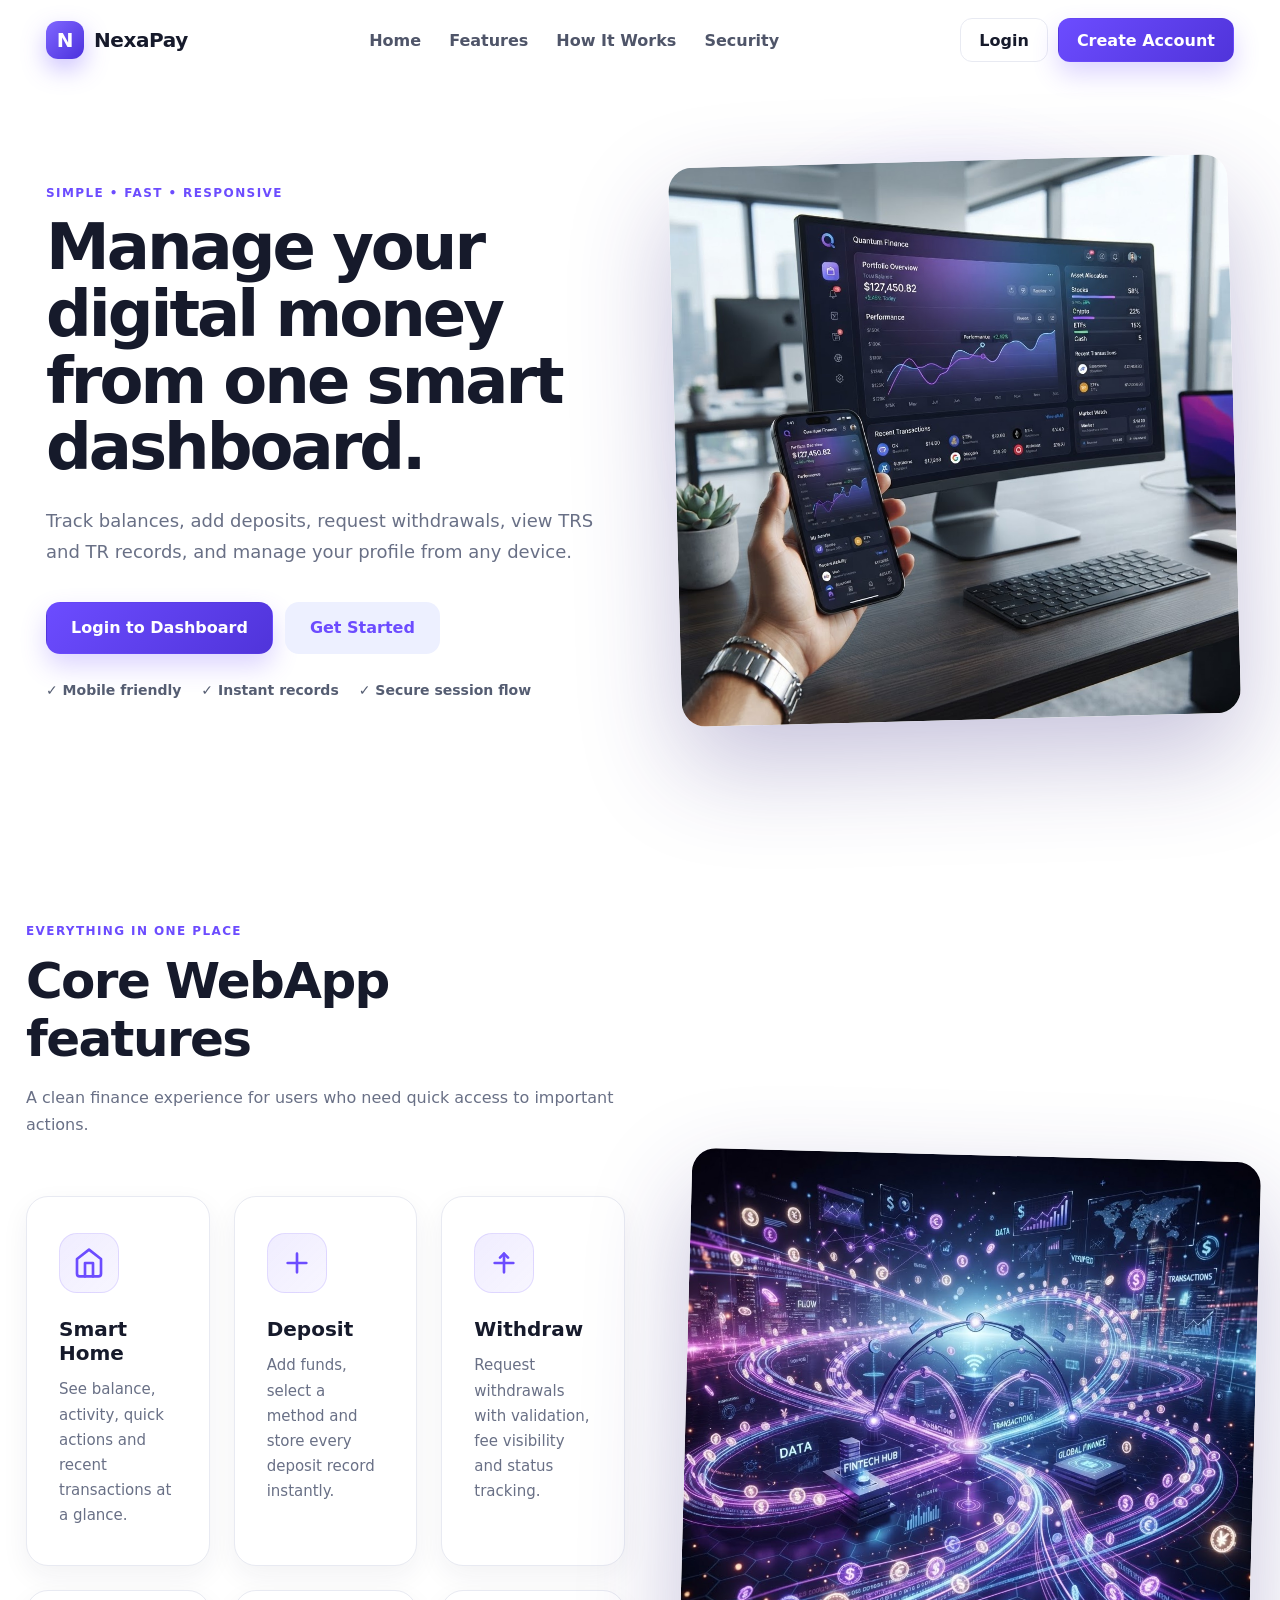
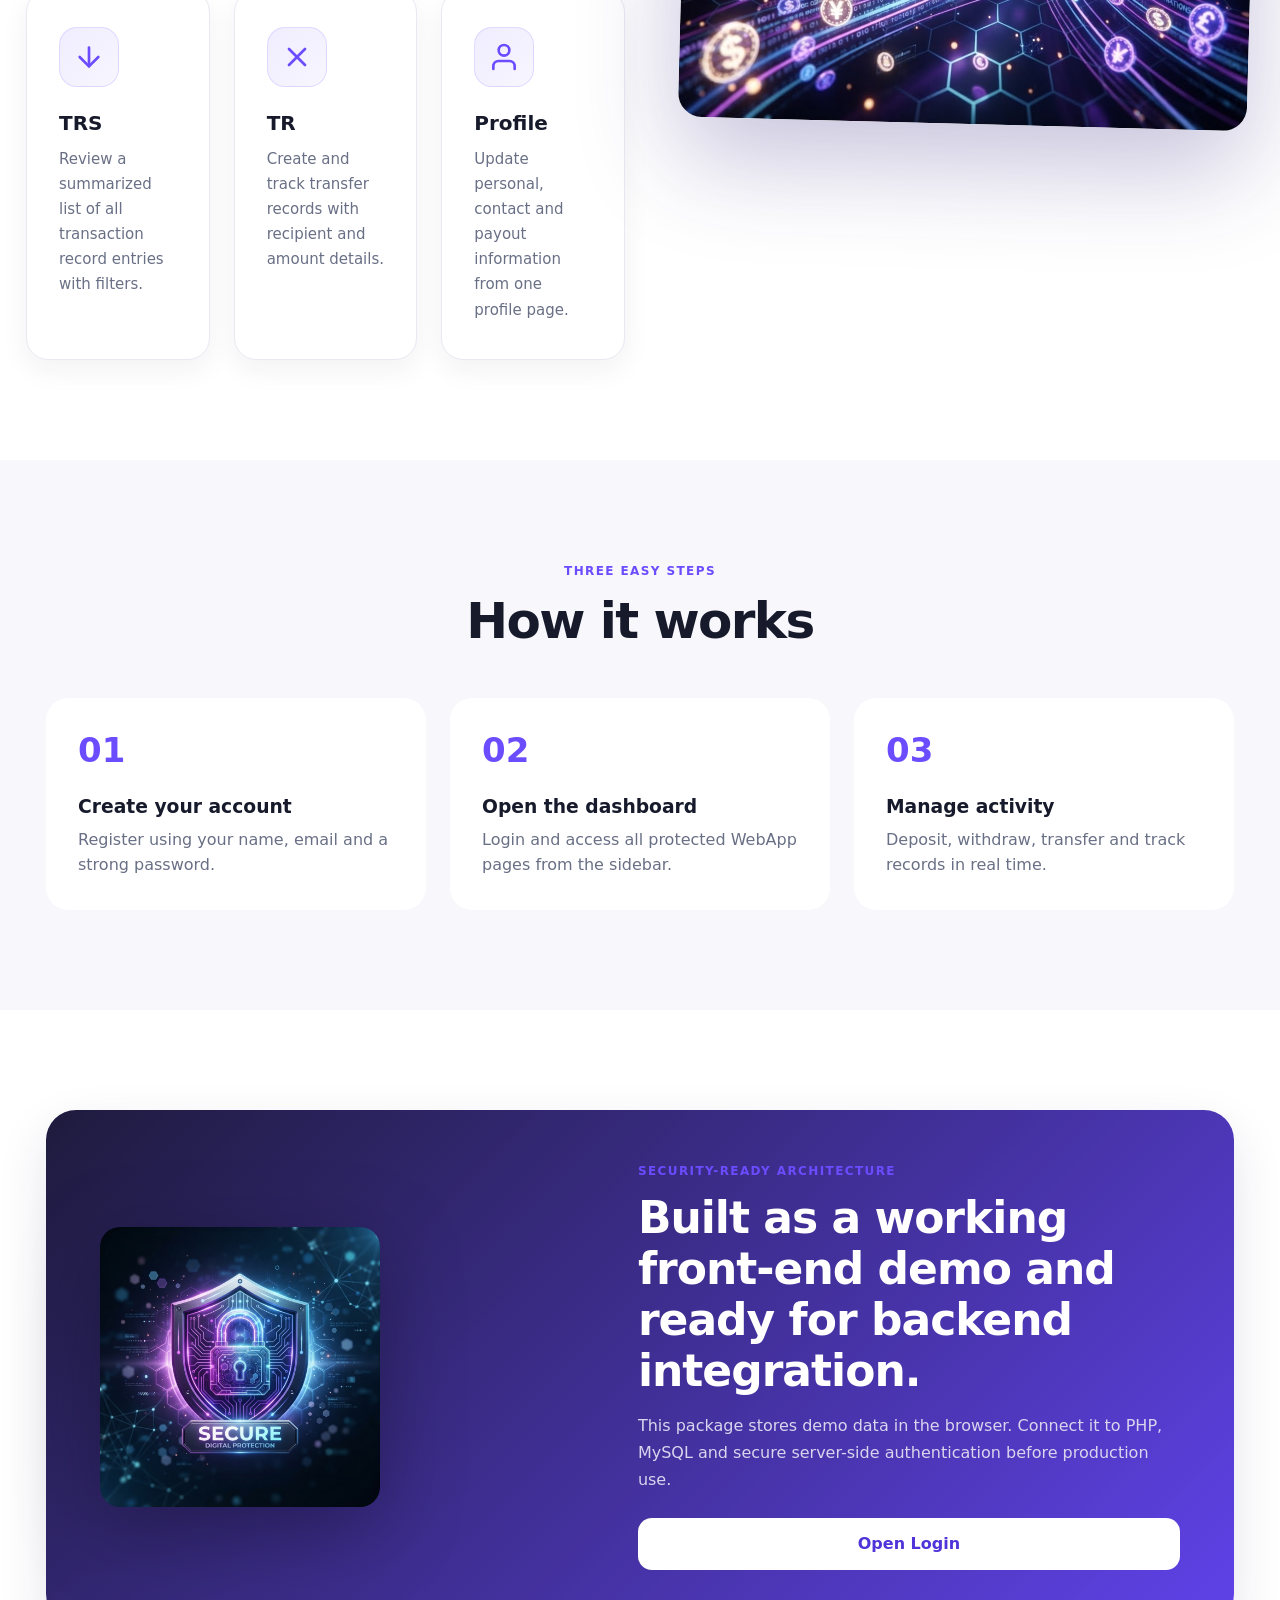
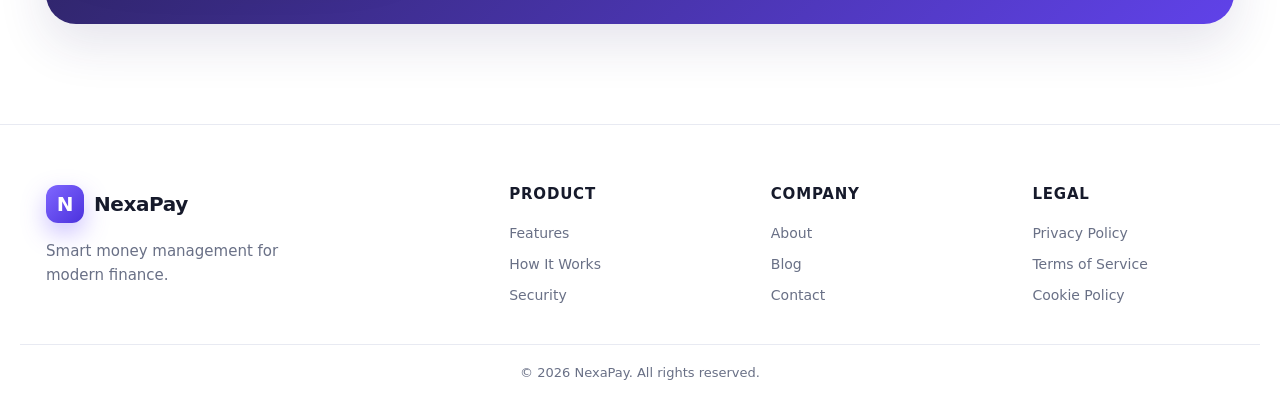
==== commit ecf3229c: "Improve features section and footer design Features Section Enhancements: - Replace text icons with " ====
--- a/index.html
+++ b/index.html
@@ -56,12 +56,48 @@
           <p>A clean finance experience for users who need quick access to important actions.</p>
         </div>
         <div class="feature-grid">
-          <article class="feature-card"><span class="feature-icon">⌂</span><h3>Smart Home</h3><p>See balance, activity, quick actions and recent transactions at a glance.</p></article>
-          <article class="feature-card"><span class="feature-icon">↓</span><h3>Deposit</h3><p>Add funds, select a method and store every deposit record instantly.</p></article>
-          <article class="feature-card"><span class="feature-icon">↑</span><h3>Withdraw</h3><p>Request withdrawals with validation, fee visibility and status tracking.</p></article>
-          <article class="feature-card"><span class="feature-icon">≋</span><h3>TRS</h3><p>Review a summarized list of all transaction record entries with filters.</p></article>
-          <article class="feature-card"><span class="feature-icon">⇄</span><h3>TR</h3><p>Create and track transfer records with recipient and amount details.</p></article>
-          <article class="feature-card"><span class="feature-icon">◎</span><h3>Profile</h3><p>Update personal, contact and payout information from one profile page.</p></article>
+          <article class="feature-card">
+            <div class="feature-icon-box">
+              <svg class="feature-icon" viewBox="0 0 24 24" fill="none" stroke="currentColor" stroke-width="2"><path d="M3 9l9-7 9 7v11a2 2 0 0 1-2 2H5a2 2 0 0 1-2-2z"/><polyline points="9 22 9 12 15 12 15 22"/></svg>
+            </div>
+            <h3>Smart Home</h3>
+            <p>See balance, activity, quick actions and recent transactions at a glance.</p>
+          </article>
+          <article class="feature-card">
+            <div class="feature-icon-box">
+              <svg class="feature-icon" viewBox="0 0 24 24" fill="none" stroke="currentColor" stroke-width="2"><path d="M12 5v14M5 12h14"/></svg>
+            </div>
+            <h3>Deposit</h3>
+            <p>Add funds, select a method and store every deposit record instantly.</p>
+          </article>
+          <article class="feature-card">
+            <div class="feature-icon-box">
+              <svg class="feature-icon" viewBox="0 0 24 24" fill="none" stroke="currentColor" stroke-width="2"><path d="M12 5v14M5 12h14"/><path d="M12 5L9 8M12 5l3 3"/></svg>
+            </div>
+            <h3>Withdraw</h3>
+            <p>Request withdrawals with validation, fee visibility and status tracking.</p>
+          </article>
+          <article class="feature-card">
+            <div class="feature-icon-box">
+              <svg class="feature-icon" viewBox="0 0 24 24" fill="none" stroke="currentColor" stroke-width="2"><line x1="12" y1="5" x2="12" y2="19"/><polyline points="19 12 12 19 5 12"/></svg>
+            </div>
+            <h3>TRS</h3>
+            <p>Review a summarized list of all transaction record entries with filters.</p>
+          </article>
+          <article class="feature-card">
+            <div class="feature-icon-box">
+              <svg class="feature-icon" viewBox="0 0 24 24" fill="none" stroke="currentColor" stroke-width="2"><line x1="18" y1="6" x2="6" y2="18"/><line x1="6" y1="6" x2="18" y2="18"/></svg>
+            </div>
+            <h3>TR</h3>
+            <p>Create and track transfer records with recipient and amount details.</p>
+          </article>
+          <article class="feature-card">
+            <div class="feature-icon-box">
+              <svg class="feature-icon" viewBox="0 0 24 24" fill="none" stroke="currentColor" stroke-width="2"><path d="M20 21v-2a4 4 0 0 0-4-4H8a4 4 0 0 0-4 4v2"/><circle cx="12" cy="7" r="4"/></svg>
+            </div>
+            <h3>Profile</h3>
+            <p>Update personal, contact and payout information from one profile page.</p>
+          </article>
         </div>
       </div>
       <img src="assets/images/features-banner.png" alt="NexaPay features visualization showing digital transaction flows and financial data processing" class="features-image">
@@ -91,9 +127,39 @@
   </main>
 
   <footer class="landing-footer">
-    <a class="brand" href="index.html"><span class="brand-mark">N</span><span>NexaPay</span></a>
-    <p>Responsive finance WebApp demo.</p>
-    <p>© 2026 NexaPay</p>
+    <div class="footer-content">
+      <div class="footer-section footer-brand">
+        <a class="brand brand-light-footer" href="index.html"><span class="brand-mark">N</span><span>NexaPay</span></a>
+        <p class="footer-description">Smart money management for modern finance.</p>
+      </div>
+      <div class="footer-section">
+        <h4 class="footer-title">Product</h4>
+        <ul class="footer-links">
+          <li><a href="#features">Features</a></li>
+          <li><a href="#how">How It Works</a></li>
+          <li><a href="#security">Security</a></li>
+        </ul>
+      </div>
+      <div class="footer-section">
+        <h4 class="footer-title">Company</h4>
+        <ul class="footer-links">
+          <li><a href="#home">About</a></li>
+          <li><a href="#home">Blog</a></li>
+          <li><a href="#home">Contact</a></li>
+        </ul>
+      </div>
+      <div class="footer-section">
+        <h4 class="footer-title">Legal</h4>
+        <ul class="footer-links">
+          <li><a href="#home">Privacy Policy</a></li>
+          <li><a href="#home">Terms of Service</a></li>
+          <li><a href="#home">Cookie Policy</a></li>
+        </ul>
+      </div>
+    </div>
+    <div class="footer-bottom">
+      <p class="footer-copyright">© 2026 NexaPay. All rights reserved.</p>
+    </div>
   </footer>
 
   <script src="assets/js/landing.js"></script>
--- a/assets/css/styles.css
+++ b/assets/css/styles.css
@@ -66,12 +66,16 @@
 .features-section .section-heading { max-width: 100%; text-align: left; margin: 0 0 42px; }
 .section-heading h2 { margin: 0; font-size: clamp(32px,4vw,50px); letter-spacing: -1.6px; }
 .section-heading p { color: var(--muted); line-height: 1.7; }
-.feature-grid { display: grid; grid-template-columns: repeat(3,1fr); gap: 20px; }
-.feature-card { padding: 28px; border: 1px solid var(--line); border-radius: var(--radius); background: #fff; box-shadow: 0 15px 34px rgba(37,34,72,.05); transition: .2s ease; }
-.feature-card:hover { transform: translateY(-5px); box-shadow: var(--shadow); }
-.feature-icon { display: grid; place-items: center; width: 48px; height: 48px; margin-bottom: 18px; color: var(--primary); background: var(--secondary); border-radius: 15px; font-size: 22px; font-weight: 900; }
-.feature-card h3 { margin: 0 0 10px; font-size: 20px; }
-.feature-card p { margin: 0; color: var(--muted); line-height: 1.65; }
+.feature-grid { display: grid; grid-template-columns: repeat(3,1fr); gap: 24px; }
+.feature-card { display: flex; flex-direction: column; padding: 36px 32px; border: 1px solid var(--line); border-radius: var(--radius); background: #fff; box-shadow: 0 10px 28px rgba(37,34,72,.06); transition: .3s cubic-bezier(0.23, 1, 0.320, 1); position: relative; overflow: hidden; }
+.feature-card::before { content: ""; position: absolute; top: 0; left: 0; right: 0; height: 4px; background: linear-gradient(90deg, var(--primary), #8067ff); transform: scaleX(0); transform-origin: left; transition: transform .3s ease; }
+.feature-card:hover { transform: translateY(-8px); box-shadow: 0 20px 48px rgba(108, 76, 255, .15); }
+.feature-card:hover::before { transform: scaleX(1); }
+.feature-icon-box { display: grid; place-items: center; width: 60px; height: 60px; margin-bottom: 24px; background: linear-gradient(135deg, rgba(108, 76, 255, .1), rgba(107, 76, 255, .05)); border-radius: 18px; border: 1px solid rgba(108, 76, 255, .15); transition: .3s ease; }
+.feature-card:hover .feature-icon-box { background: linear-gradient(135deg, rgba(108, 76, 255, .2), rgba(107, 76, 255, .1)); border-color: rgba(108, 76, 255, .3); }
+.feature-icon { width: 32px; height: 32px; color: var(--primary); stroke-linecap: round; stroke-linejoin: round; }
+.feature-card h3 { margin: 0 0 12px; font-size: 20px; font-weight: 700; color: var(--ink); }
+.feature-card p { margin: 0; color: var(--muted); line-height: 1.68; font-size: 15px; }
 .steps-section { max-width: none; background: #f7f7fc; }
 .steps-section > * { max-width: 1188px; margin-left: auto; margin-right: auto; }
 .steps-grid { display: grid; grid-template-columns: repeat(3,1fr); gap: 24px; }
@@ -84,7 +88,19 @@
 .security-banner > div { display: flex; flex-direction: column; }
 .security-banner h2 { max-width: 100%; margin: 0; font-size: clamp(28px,4vw,44px); letter-spacing: -1px; }
 .security-banner p { max-width: 100%; margin: 16px 0 24px; color: #d9d5ee; line-height: 1.7; }
-.landing-footer { display: flex; align-items: center; justify-content: space-between; gap: 20px; max-width: 1240px; margin: 0 auto; padding: 34px 26px; border-top: 1px solid var(--line); color: var(--muted); }
+.landing-footer { background: #fff; border-top: 1px solid var(--line); }
+.footer-content { display: grid; grid-template-columns: 2fr 1fr 1fr 1fr; gap: 60px; max-width: 1240px; margin: 0 auto; padding: 60px 26px 40px; }
+.footer-section { display: flex; flex-direction: column; }
+.footer-brand { grid-column: span 1; }
+.footer-brand .brand { margin-bottom: 16px; }
+.footer-description { margin: 0; color: var(--muted); font-size: 15px; line-height: 1.6; max-width: 280px; }
+.footer-title { margin: 0 0 20px; font-size: 15px; font-weight: 700; color: var(--ink); text-transform: uppercase; letter-spacing: 0.8px; }
+.footer-links { display: flex; flex-direction: column; gap: 12px; margin: 0; padding: 0; list-style: none; }
+.footer-links a { color: var(--muted); font-size: 14px; font-weight: 500; transition: color .2s ease; text-decoration: none; }
+.footer-links a:hover { color: var(--primary); }
+.brand-light-footer { color: var(--ink); }
+.footer-bottom { max-width: 1240px; margin: 0 auto; padding: 20px 26px; border-top: 1px solid var(--line); text-align: center; }
+.footer-copyright { margin: 0; color: var(--muted); font-size: 13px; }
 
 /* Auth */
 .auth-body { min-height: 100vh; background: #fff; }
@@ -273,7 +289,9 @@
   .features-section { grid-template-columns: 1fr; }
   .features-wrapper { order: 2; }
   .features-image { order: 1; margin-bottom: 40px; }
+  .feature-grid { grid-template-columns: repeat(2,1fr); }
   .security-banner { grid-template-columns: 1fr; }
+  .footer-content { grid-template-columns: repeat(2,1fr); gap: 40px; }
   .stats-grid { grid-template-columns: repeat(2,1fr); }
   .dashboard-grid { grid-template-columns: 1fr; }
   .content-grid { grid-template-columns: 1fr; }
@@ -324,14 +342,19 @@
   .features-image { order: auto; border-radius: 18px; }
   .section-heading { margin-bottom: 32px; }
   .features-section .section-heading { text-align: center; }
-  .feature-grid { grid-template-columns: 1fr; gap: 14px; }
-  .feature-card { padding: 20px; }
-  .feature-icon { width: 40px; height: 40px; margin-bottom: 12px; border-radius: 12px; font-size: 18px; }
+  .feature-grid { grid-template-columns: 1fr; gap: 16px; }
+  .feature-card { padding: 24px; }
+  .feature-icon-box { width: 48px; height: 48px; margin-bottom: 16px; border-radius: 14px; }
+  .feature-icon { width: 24px; height: 24px; }
   .steps-grid { grid-template-columns: 1fr; }
   .security-banner { flex-direction: column; margin: 80px auto; padding: 36px 18px; }
   .security-badge-image { max-width: 200px; }
   .security-banner h2 { font-size: clamp(22px,5vw,32px); }
-  .landing-footer { flex-direction: column; text-align: center; padding: 24px 18px; }
+  .footer-content { grid-template-columns: 1fr; gap: 40px; padding: 40px 18px 30px; }
+  .footer-section { align-items: flex-start; }
+  .footer-brand { grid-column: span 1; }
+  .footer-description { max-width: none; }
+  .footer-bottom { padding: 20px 18px; }
   .auth-shell { grid-template-columns: 1fr; min-height: auto; }
   .auth-visual { display: none; }
   .auth-panel { padding: 30px 18px; }
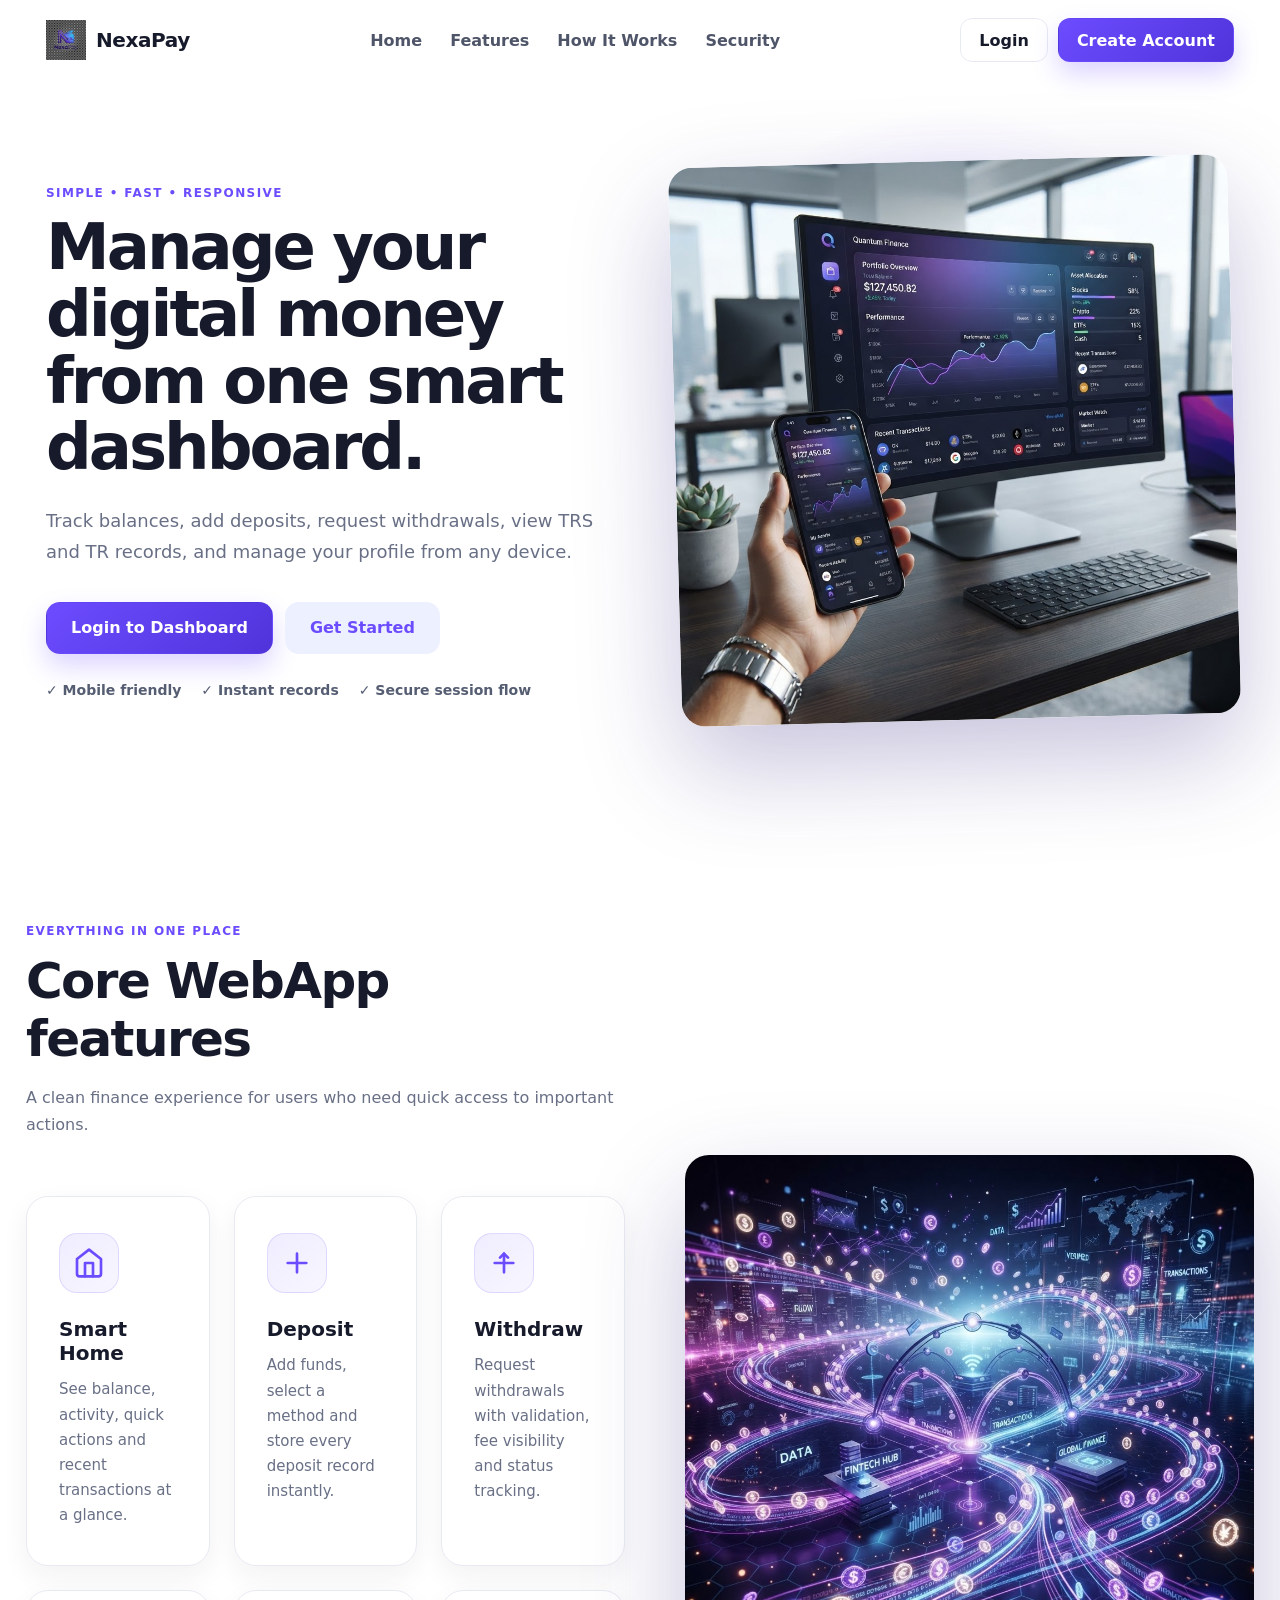
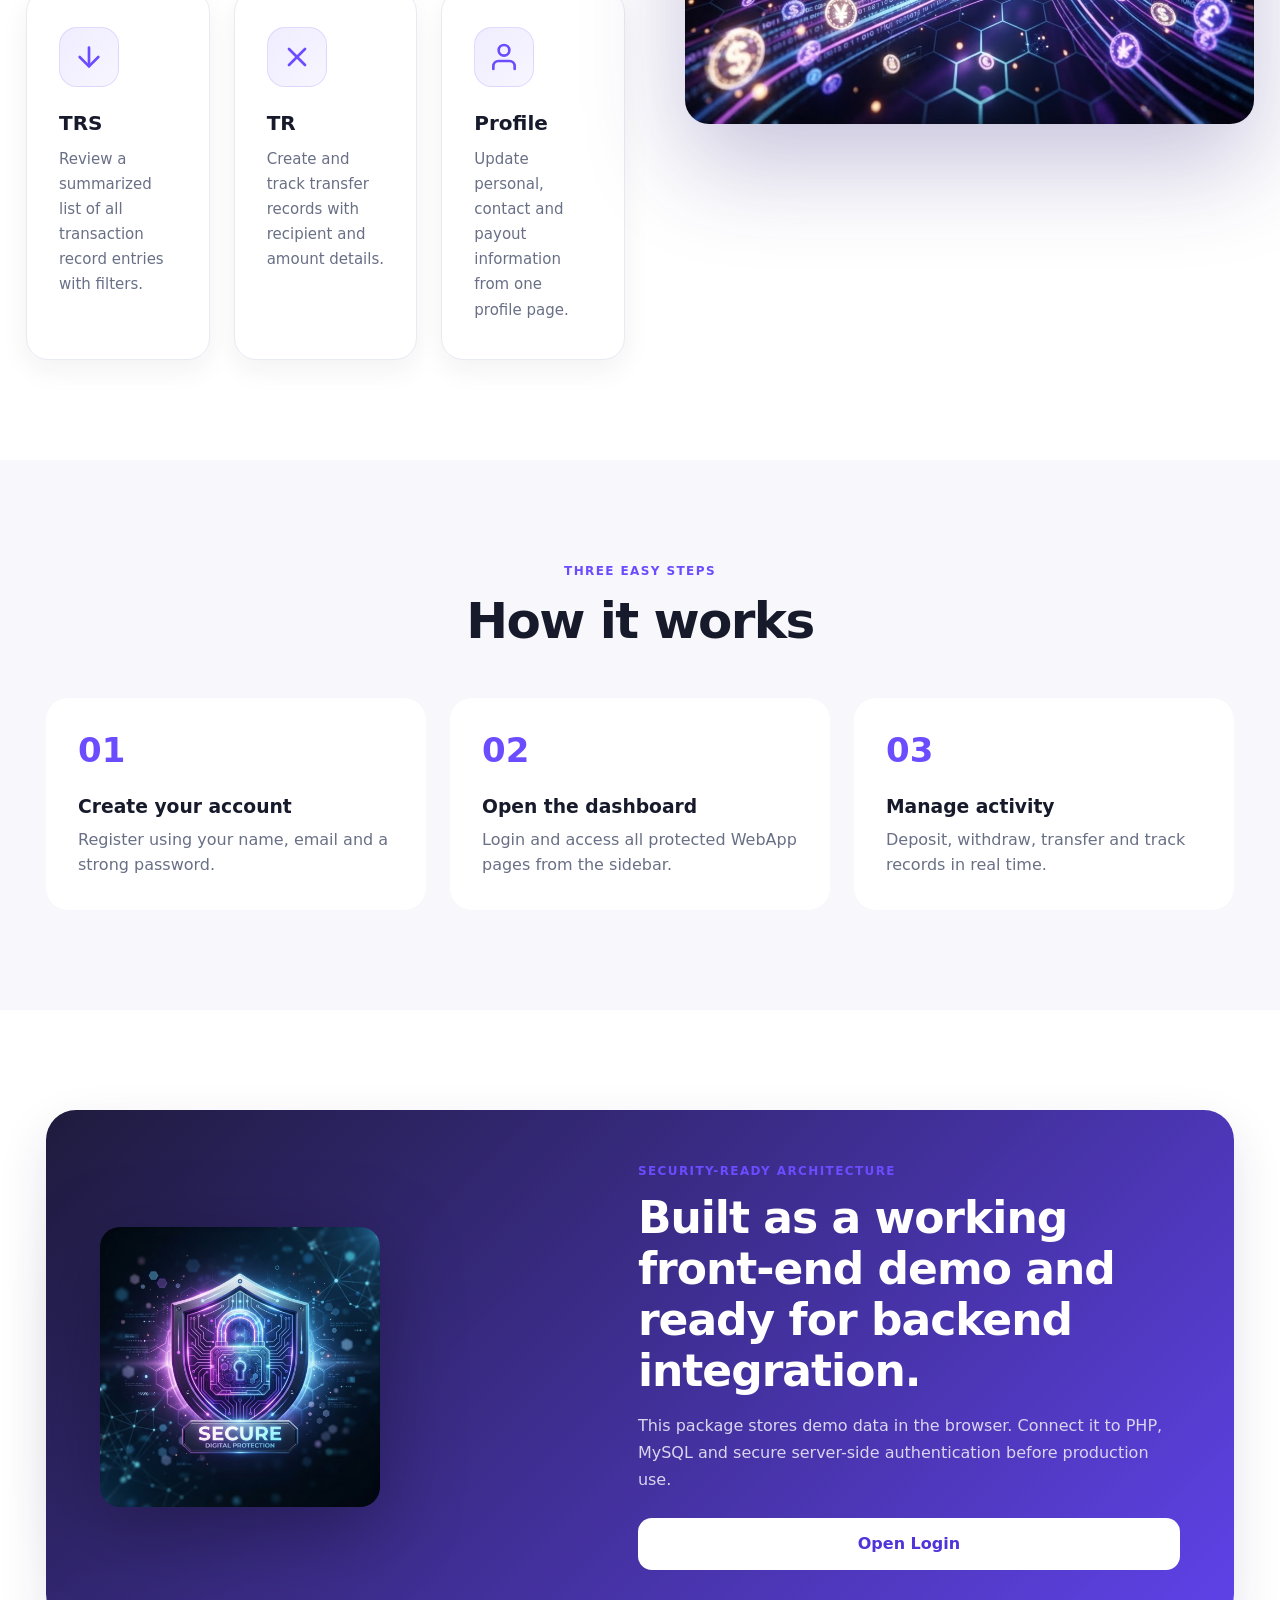
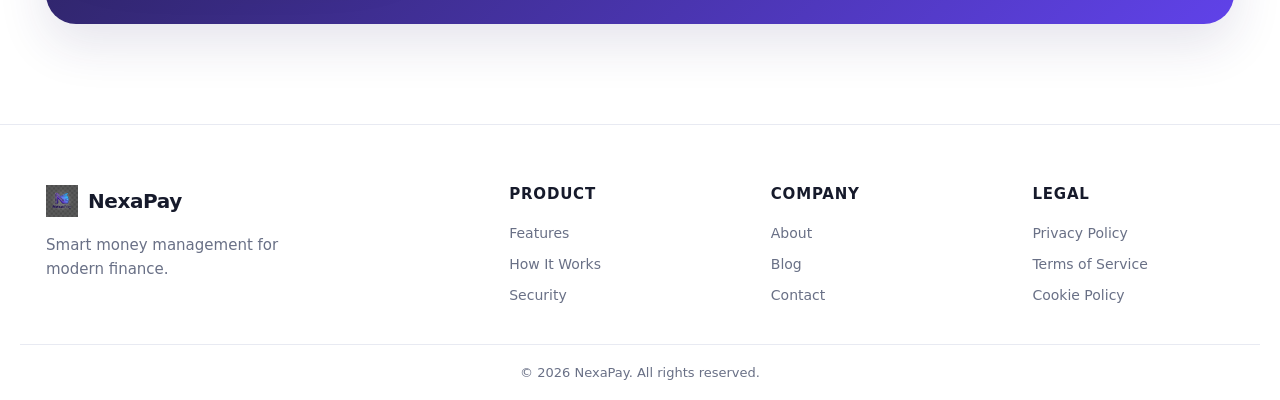
==== commit c21396da: "Redesign sidebar, add new premium logo, and implement comprehensive animations Logo Enhancement: - C" ====
--- a/index.html
+++ b/index.html
@@ -9,8 +9,8 @@
 </head>
 <body class="landing-body">
   <header class="landing-header">
-    <a class="brand" href="index.html" aria-label="NexaPay home">
-      <span class="brand-mark">N</span>
+    <a class="brand brand-animated" href="index.html" aria-label="NexaPay home">
+      <img src="assets/images/logo-new.png" alt="NexaPay" class="brand-logo-header">
       <span>NexaPay</span>
     </a>
     <nav class="landing-nav" id="landingNav">
@@ -129,7 +129,7 @@
   <footer class="landing-footer">
     <div class="footer-content">
       <div class="footer-section footer-brand">
-        <a class="brand brand-light-footer" href="index.html"><span class="brand-mark">N</span><span>NexaPay</span></a>
+        <a class="brand brand-light-footer brand-animated" href="index.html"><img src="assets/images/logo-new.png" alt="NexaPay" class="brand-logo-footer"><span>NexaPay</span></a>
         <p class="footer-description">Smart money management for modern finance.</p>
       </div>
       <div class="footer-section">
--- a/assets/css/styles.css
+++ b/assets/css/styles.css
@@ -11,7 +11,7 @@
   --warning: #ee8b2d;
   --danger: #dc4f5f;
   --info: #3378f6;
-  --sidebar: #17172d;
+  --sidebar: #f9f7ff;
   --shadow: 0 20px 50px rgba(45, 37, 95, 0.12);
   --radius: 22px;
   --radius-sm: 14px;
@@ -20,6 +20,17 @@
 * { box-sizing: border-box; }
 html { scroll-behavior: smooth; }
 body { margin: 0; color: var(--ink); background: var(--surface-soft); font-family: Inter, ui-sans-serif, system-ui, -apple-system, BlinkMacSystemFont, "Segoe UI", sans-serif; }
+
+@keyframes slideInDown { from { opacity: 0; transform: translateY(-20px); } to { opacity: 1; transform: translateY(0); } }
+@keyframes slideInUp { from { opacity: 0; transform: translateY(20px); } to { opacity: 1; transform: translateY(0); } }
+@keyframes slideInLeft { from { opacity: 0; transform: translateX(-20px); } to { opacity: 1; transform: translateX(0); } }
+@keyframes slideInRight { from { opacity: 0; transform: translateX(20px); } to { opacity: 1; transform: translateX(0); } }
+@keyframes fadeIn { from { opacity: 0; } to { opacity: 1; } }
+@keyframes scaleIn { from { opacity: 0; transform: scale(0.95); } to { opacity: 1; transform: scale(1); } }
+@keyframes pulse { 0%, 100% { opacity: 1; } 50% { opacity: 0.7; } }
+@keyframes float { 0%, 100% { transform: translateY(0px); } 50% { transform: translateY(-10px); } }
+@keyframes shimmer { 0% { background-position: -1000px 0; } 100% { background-position: 1000px 0; } }
+@keyframes glow { 0%, 100% { box-shadow: 0 0 10px rgba(108, 76, 255, 0.3); } 50% { box-shadow: 0 0 20px rgba(108, 76, 255, 0.6); } }
 a { color: inherit; text-decoration: none; }
 button, input, select, textarea { font: inherit; }
 button { cursor: pointer; }
@@ -27,11 +38,17 @@
 .hidden { display: none !important; }
 
 .brand { display: inline-flex; align-items: center; gap: 10px; font-size: 20px; font-weight: 800; letter-spacing: -0.4px; }
+.brand-animated { animation: slideInDown 0.6s ease-out; }
 .brand-mark { display: grid; place-items: center; width: 38px; height: 38px; color: #fff; background: linear-gradient(135deg, #8067ff, #4b31dd); border-radius: 12px; box-shadow: 0 10px 24px rgba(108, 76, 255, .35); }
+.brand-logo-header { width: 40px; height: 40px; object-fit: contain; animation: float 3s ease-in-out infinite; }
+.brand-logo-footer { width: 32px; height: 32px; object-fit: contain; }
+.sidebar-logo-animated { animation: float 3s ease-in-out infinite; }
 .brand-light { color: #fff; }
-
-.btn { display: inline-flex; align-items: center; justify-content: center; gap: 8px; min-height: 44px; padding: 0 18px; border: 1px solid transparent; border-radius: 12px; font-weight: 700; transition: .2s ease; }
-.btn:hover { transform: translateY(-1px); }
+.brand:hover .brand-logo-header { animation: none; transform: scale(1.1) rotate(5deg); transition: transform 0.3s ease; }
+.brand:hover .sidebar-logo-animated { animation: none; transform: scale(1.1) rotate(5deg); transition: transform 0.3s ease; }
+
+.btn { display: inline-flex; align-items: center; justify-content: center; gap: 8px; min-height: 44px; padding: 0 18px; border: 1px solid transparent; border-radius: 12px; font-weight: 700; transition: .3s ease; animation: slideInUp 0.6s ease-out backwards; }
+.btn:hover { transform: translateY(-2px); box-shadow: 0 8px 20px rgba(108, 76, 255, 0.25); }
 .btn-primary { color: #fff; background: linear-gradient(135deg, var(--primary), var(--primary-dark)); box-shadow: 0 12px 26px rgba(108, 76, 255, .24); }
 .btn-secondary { color: var(--primary); background: var(--secondary); }
 .btn-ghost { color: var(--ink); background: transparent; border-color: var(--line); }
@@ -51,23 +68,30 @@
 .header-actions { display: flex; gap: 10px; }
 .menu-button { display: none; width: 42px; height: 42px; border: 1px solid var(--line); border-radius: 12px; color: var(--ink); background: #fff; font-size: 19px; }
 .hero { display: grid; grid-template-columns: 1fr 1fr; gap: 70px; align-items: center; max-width: 1240px; min-height: 740px; margin: 0 auto; padding: 80px 26px 100px; }
+.hero-content { animation: slideInLeft 0.8s ease-out; }
 .hero h1 { max-width: 650px; margin: 0; font-size: clamp(42px, 5vw, 72px); line-height: 1.04; letter-spacing: -3px; }
 .hero p { max-width: 620px; margin: 24px 0 0; color: var(--muted); font-size: 18px; line-height: 1.75; }
 .hero-actions { display: flex; flex-wrap: wrap; gap: 12px; margin-top: 34px; }
 .trust-row { display: flex; flex-wrap: wrap; gap: 20px; margin-top: 28px; color: #555d72; font-size: 14px; font-weight: 650; }
-.hero-preview { position: relative; }
+.hero-preview { position: relative; animation: slideInRight 0.8s ease-out 0.2s both; }
 .hero-preview::before { content: ""; position: absolute; inset: -10% -4%; z-index: -1; background: radial-gradient(circle at 50% 45%, rgba(108,76,255,.28), transparent 62%); filter: blur(15px); }
-.hero-image { width: 100%; height: auto; border-radius: 24px; box-shadow: 0 40px 100px rgba(55, 39, 128, .28); transform: rotate(-1.5deg); object-fit: cover; }
+.hero-image { width: 100%; height: auto; border-radius: 24px; box-shadow: 0 40px 100px rgba(55, 39, 128, .28); transform: rotate(-1.5deg); object-fit: cover; animation: float 4s ease-in-out infinite; }
 .section { max-width: 1240px; margin: 0 auto; padding: 100px 26px; }
 .features-section { display: grid; grid-template-columns: 1fr 0.95fr; gap: 60px; align-items: center; max-width: 1400px; }
 .features-wrapper { display: flex; flex-direction: column; }
-.features-image { width: 100%; height: auto; border-radius: 24px; box-shadow: 0 40px 100px rgba(55, 39, 128, .28); transform: rotate(1.5deg); object-fit: cover; }
+.features-image { width: 100%; height: auto; border-radius: 24px; box-shadow: 0 40px 100px rgba(55, 39, 128, .28); transform: rotate(1.5deg); object-fit: cover; animation: slideInRight 0.8s ease-out 0.3s both; }
 .section-heading { max-width: 720px; margin: 0 auto 48px; text-align: center; }
 .features-section .section-heading { max-width: 100%; text-align: left; margin: 0 0 42px; }
 .section-heading h2 { margin: 0; font-size: clamp(32px,4vw,50px); letter-spacing: -1.6px; }
 .section-heading p { color: var(--muted); line-height: 1.7; }
 .feature-grid { display: grid; grid-template-columns: repeat(3,1fr); gap: 24px; }
-.feature-card { display: flex; flex-direction: column; padding: 36px 32px; border: 1px solid var(--line); border-radius: var(--radius); background: #fff; box-shadow: 0 10px 28px rgba(37,34,72,.06); transition: .3s cubic-bezier(0.23, 1, 0.320, 1); position: relative; overflow: hidden; }
+.feature-card { display: flex; flex-direction: column; padding: 36px 32px; border: 1px solid var(--line); border-radius: var(--radius); background: #fff; box-shadow: 0 10px 28px rgba(37,34,72,.06); transition: .3s cubic-bezier(0.23, 1, 0.320, 1); position: relative; overflow: hidden; animation: scaleIn 0.6s ease-out backwards; }
+.feature-card:nth-child(1) { animation-delay: 0.1s; }
+.feature-card:nth-child(2) { animation-delay: 0.2s; }
+.feature-card:nth-child(3) { animation-delay: 0.3s; }
+.feature-card:nth-child(4) { animation-delay: 0.1s; }
+.feature-card:nth-child(5) { animation-delay: 0.2s; }
+.feature-card:nth-child(6) { animation-delay: 0.3s; }
 .feature-card::before { content: ""; position: absolute; top: 0; left: 0; right: 0; height: 4px; background: linear-gradient(90deg, var(--primary), #8067ff); transform: scaleX(0); transform-origin: left; transition: transform .3s ease; }
 .feature-card:hover { transform: translateY(-8px); box-shadow: 0 20px 48px rgba(108, 76, 255, .15); }
 .feature-card:hover::before { transform: scaleX(1); }
@@ -79,12 +103,15 @@
 .steps-section { max-width: none; background: #f7f7fc; }
 .steps-section > * { max-width: 1188px; margin-left: auto; margin-right: auto; }
 .steps-grid { display: grid; grid-template-columns: repeat(3,1fr); gap: 24px; }
-.steps-grid article { padding: 32px; border-radius: var(--radius); background: #fff; }
+.steps-grid article { padding: 32px; border-radius: var(--radius); background: #fff; animation: scaleIn 0.6s ease-out backwards; }
+.steps-grid article:nth-child(1) { animation-delay: 0.2s; }
+.steps-grid article:nth-child(2) { animation-delay: 0.4s; }
+.steps-grid article:nth-child(3) { animation-delay: 0.6s; }
 .steps-grid span { color: var(--primary); font-size: 34px; font-weight: 900; }
 .steps-grid h3 { margin: 26px 0 10px; }
 .steps-grid p { margin: 0; color: var(--muted); line-height: 1.6; }
-.security-banner { display: grid; grid-template-columns: 0.9fr 1fr; align-items: center; gap: 50px; max-width: 1188px; margin: 100px auto; padding: 54px; color: #fff; border-radius: 30px; background: linear-gradient(135deg,#1e1b3d,#6042e9); box-shadow: var(--shadow); }
-.security-badge-image { width: 100%; height: auto; max-width: 280px; border-radius: 20px; object-fit: contain; filter: drop-shadow(0 20px 40px rgba(0,0,0,.3)); }
+.security-banner { display: grid; grid-template-columns: 0.9fr 1fr; align-items: center; gap: 50px; max-width: 1188px; margin: 100px auto; padding: 54px; color: #fff; border-radius: 30px; background: linear-gradient(135deg,#1e1b3d,#6042e9); box-shadow: var(--shadow); animation: slideInUp 0.8s ease-out; }
+.security-badge-image { width: 100%; height: auto; max-width: 280px; border-radius: 20px; object-fit: contain; filter: drop-shadow(0 20px 40px rgba(0,0,0,.3)); animation: float 3.5s ease-in-out infinite; }
 .security-banner > div { display: flex; flex-direction: column; }
 .security-banner h2 { max-width: 100%; margin: 0; font-size: clamp(28px,4vw,44px); letter-spacing: -1px; }
 .security-banner p { max-width: 100%; margin: 16px 0 24px; color: #d9d5ee; line-height: 1.7; }
@@ -148,19 +175,25 @@
 .dashboard-body { --dashboard-bg: #f5f6fb; --dashboard-panel: #fff; --dashboard-text: #171a2b; --dashboard-muted: #71778c; min-height: 100vh; color: var(--dashboard-text); background: var(--dashboard-bg); transition: .2s ease; }
 .dashboard-body.dark-mode { --dashboard-bg: #0f1020; --dashboard-panel: #191a2d; --dashboard-text: #f6f5ff; --dashboard-muted: #a7abc1; --line: #2a2c45; --surface-soft: #151626; --surface: #191a2d; --ink: #f6f5ff; --muted: #a7abc1; }
 .app-shell { display: grid; grid-template-columns: 256px minmax(0,1fr); min-height: 100vh; }
-.sidebar { position: fixed; inset: 0 auto 0 0; z-index: 50; display: flex; flex-direction: column; width: 256px; padding: 24px 18px; color: #fff; background: linear-gradient(180deg,#19182f,#141426); }
-.sidebar-top { display: flex; align-items: center; justify-content: space-between; padding: 0 8px 28px; }
-.sidebar-close { display: none; border: 0; color: #fff; background: transparent; font-size: 28px; }
-.sidebar-nav { display: grid; gap: 8px; }
-.sidebar-nav a { display: flex; align-items: center; gap: 14px; min-height: 48px; padding: 0 14px; border-radius: 13px; color: #aaa9bf; font-weight: 700; transition: .18s ease; }
-.sidebar-nav a:hover, .sidebar-nav a.active { color: #fff; background: linear-gradient(135deg,rgba(120,91,255,.9),rgba(90,61,226,.9)); }
-.sidebar-nav a span:first-child { display: grid; place-items: center; width: 24px; font-size: 18px; }
-.sidebar-card { margin-top: auto; padding: 18px; border: 1px solid rgba(255,255,255,.1); border-radius: 16px; background: rgba(255,255,255,.06); }
-.sidebar-card span { color: #aaa9c1; font-size: 12px; }
-.sidebar-card strong { display: block; margin: 7px 0 12px; font-size: 20px; }
-.sidebar-card a { color: #cfc6ff; font-size: 13px; font-weight: 800; }
-.logout-button { display: flex; align-items: center; gap: 12px; min-height: 46px; margin-top: 14px; padding: 0 14px; border: 0; border-radius: 12px; color: #bcbacd; background: transparent; font-weight: 700; }
-.logout-button:hover { color: #fff; background: rgba(255,255,255,.06); }
+.sidebar { position: fixed; inset: 0 auto 0 0; z-index: 50; display: flex; flex-direction: column; width: 256px; padding: 24px 18px; color: var(--ink); background: #faf8ff; border-right: 1px solid #e8e6f5; }
+.sidebar-top { display: flex; align-items: center; justify-content: space-between; padding: 0 8px 28px; border-bottom: 1px solid #e8e6f5; }
+.sidebar-brand { color: var(--ink) !important; }
+.brand-logo { width: 36px; height: 36px; object-fit: contain; }
+.sidebar-close { display: none; border: 0; color: var(--ink); background: transparent; font-size: 28px; }
+.sidebar-nav { display: grid; gap: 6px; }
+.nav-icon { width: 22px; height: 22px; stroke-width: 1.8; }
+.sidebar-nav a { display: flex; align-items: center; gap: 14px; min-height: 46px; padding: 0 14px; border-radius: 12px; color: #6b7280; font-weight: 600; transition: .2s ease; }
+.nav-icon { transition: transform 0.3s ease; }
+.sidebar-nav a:hover .nav-icon { transform: rotate(5deg) scale(1.1); }
+.sidebar-nav a:hover, .sidebar-nav a.active { color: var(--primary); background: linear-gradient(135deg, rgba(108, 76, 255, .08), rgba(108, 76, 255, .04)); border-left: 3px solid var(--primary); padding-left: 11px; }
+.sidebar-nav a span { display: flex; align-items: center; }
+.sidebar-card { margin-top: auto; padding: 18px; border: 1px solid #e0ddf0; border-radius: 16px; background: linear-gradient(135deg, rgba(108, 76, 255, .05), rgba(108, 76, 255, .02)); }
+.sidebar-card span { color: #9ca3af; font-size: 12px; font-weight: 600; }
+.sidebar-card strong { display: block; margin: 7px 0 12px; font-size: 20px; color: var(--ink); }
+.sidebar-card a { color: var(--primary); font-size: 13px; font-weight: 800; transition: .2s ease; }
+.sidebar-card a:hover { opacity: 0.8; }
+.logout-button { display: flex; align-items: center; gap: 12px; min-height: 46px; margin-top: 14px; padding: 0 14px; border: 1px solid #e8e6f5; border-radius: 12px; color: #6b7280; background: transparent; font-weight: 700; transition: .2s ease; }
+.logout-button:hover { color: var(--danger); border-color: var(--danger); background: rgba(220, 79, 95, .05); }
 .sidebar-overlay { display: none; }
 .main-area { grid-column: 2; min-width: 0; }
 .topbar { position: sticky; top: 0; z-index: 25; display: flex; align-items: center; justify-content: space-between; min-height: 86px; padding: 16px 28px; border-bottom: 1px solid var(--line); background: color-mix(in srgb, var(--dashboard-bg) 86%, transparent); backdrop-filter: blur(16px); }
@@ -309,6 +342,17 @@
   .auth-shell { grid-template-columns: 1fr; }
   .auth-visual { min-height: 420px; }
   .app-shell { grid-template-columns: 1fr; }
+  .dashboard-body.dark-mode .sidebar { background: #141426; color: #f6f5ff; border-right-color: #2a2c45; }
+  .dashboard-body.dark-mode .sidebar-top { border-bottom-color: #2a2c45; }
+  .dashboard-body.dark-mode .sidebar-brand { color: #f6f5ff !important; }
+  .dashboard-body.dark-mode .sidebar-close { color: #f6f5ff; }
+  .dashboard-body.dark-mode .sidebar-nav a { color: #a7abc1; }
+  .dashboard-body.dark-mode .sidebar-nav a:hover, .dashboard-body.dark-mode .sidebar-nav a.active { color: #beb7ff; background: linear-gradient(135deg, rgba(120, 91, 255, .15), rgba(90, 61, 226, .1)); }
+  .dashboard-body.dark-mode .sidebar-card { background: linear-gradient(135deg, rgba(120, 91, 255, .1), rgba(90, 61, 226, .05)); border-color: #2a2c45; }
+  .dashboard-body.dark-mode .sidebar-card span { color: #a7abc1; }
+  .dashboard-body.dark-mode .sidebar-card strong { color: #f6f5ff; }
+  .dashboard-body.dark-mode .logout-button { color: #a7abc1; border-color: #2a2c45; }
+  .dashboard-body.dark-mode .logout-button:hover { color: #ff9ca3; border-color: #ff9ca3; background: rgba(255, 107, 107, .08); }
   .sidebar { transform: translateX(-100%); transition: .22s ease; }
   .sidebar.open { transform: translateX(0); }
   .sidebar-close { display: block; }
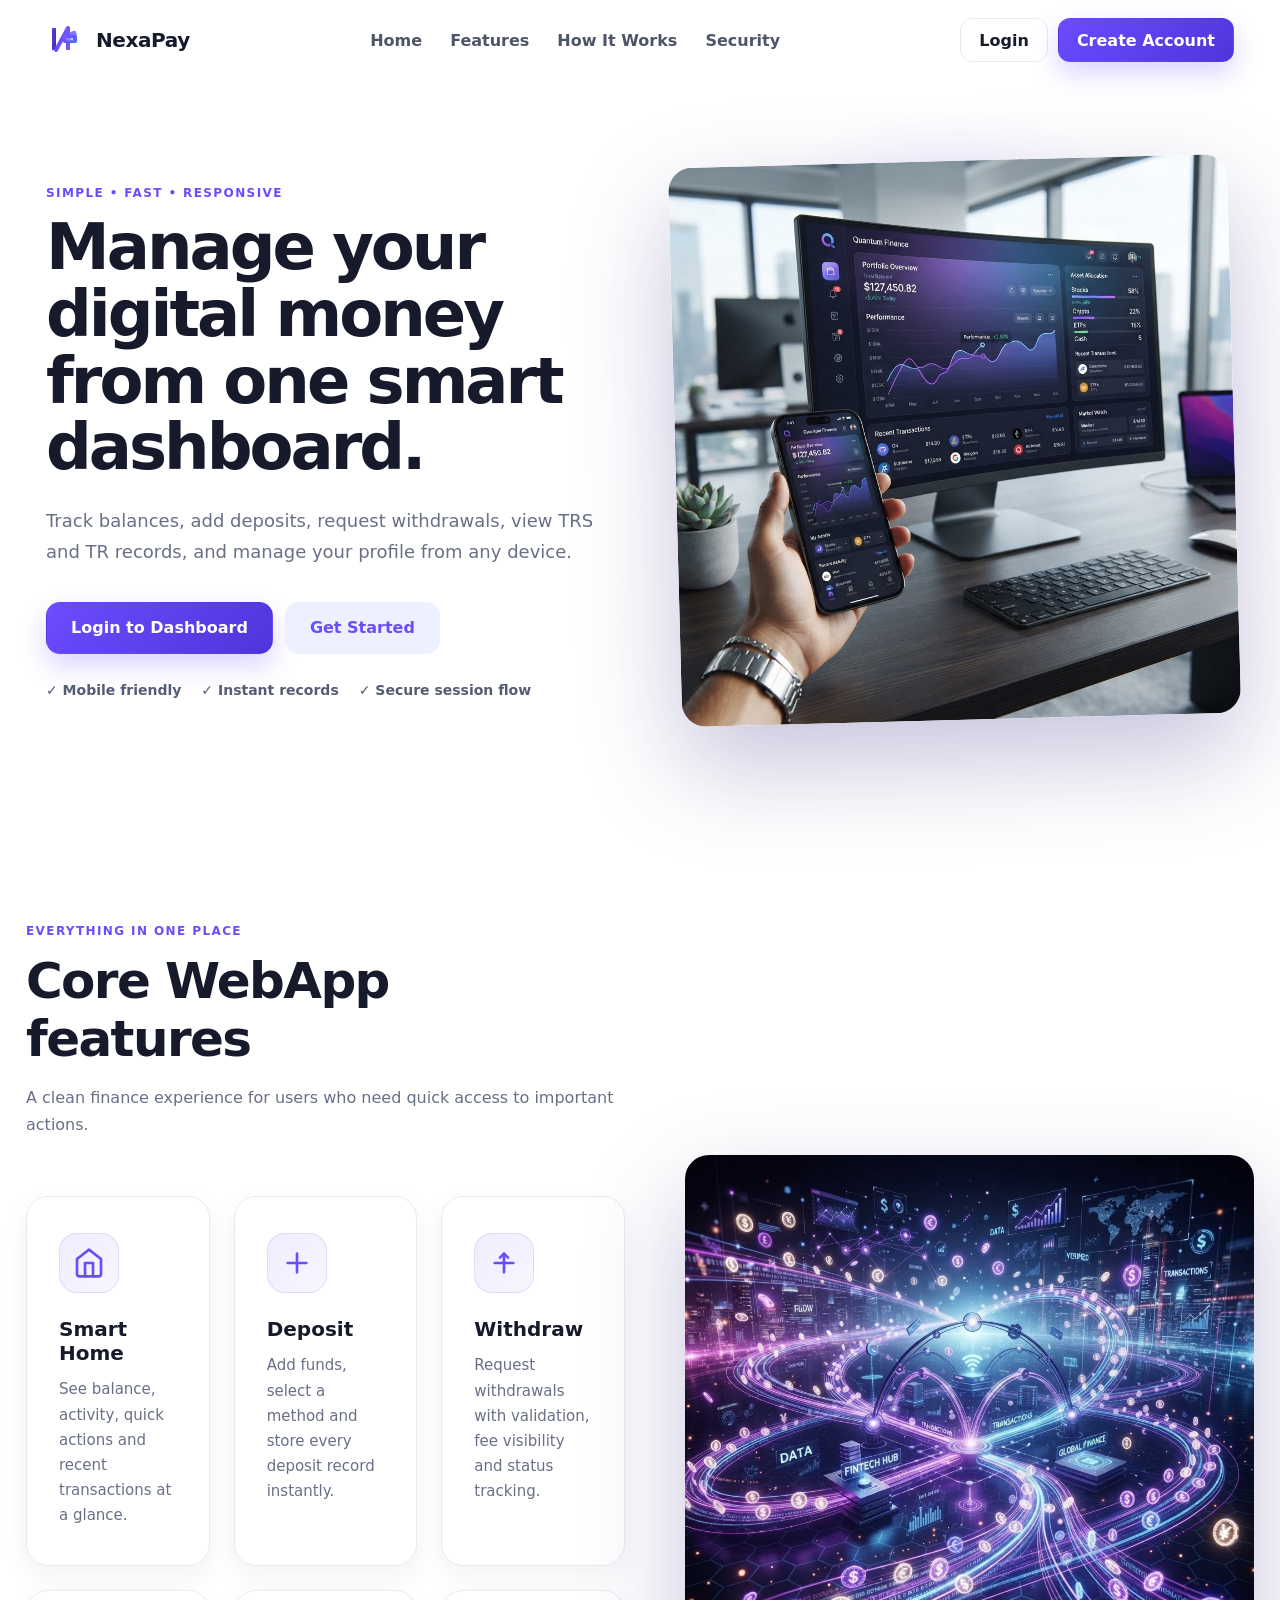
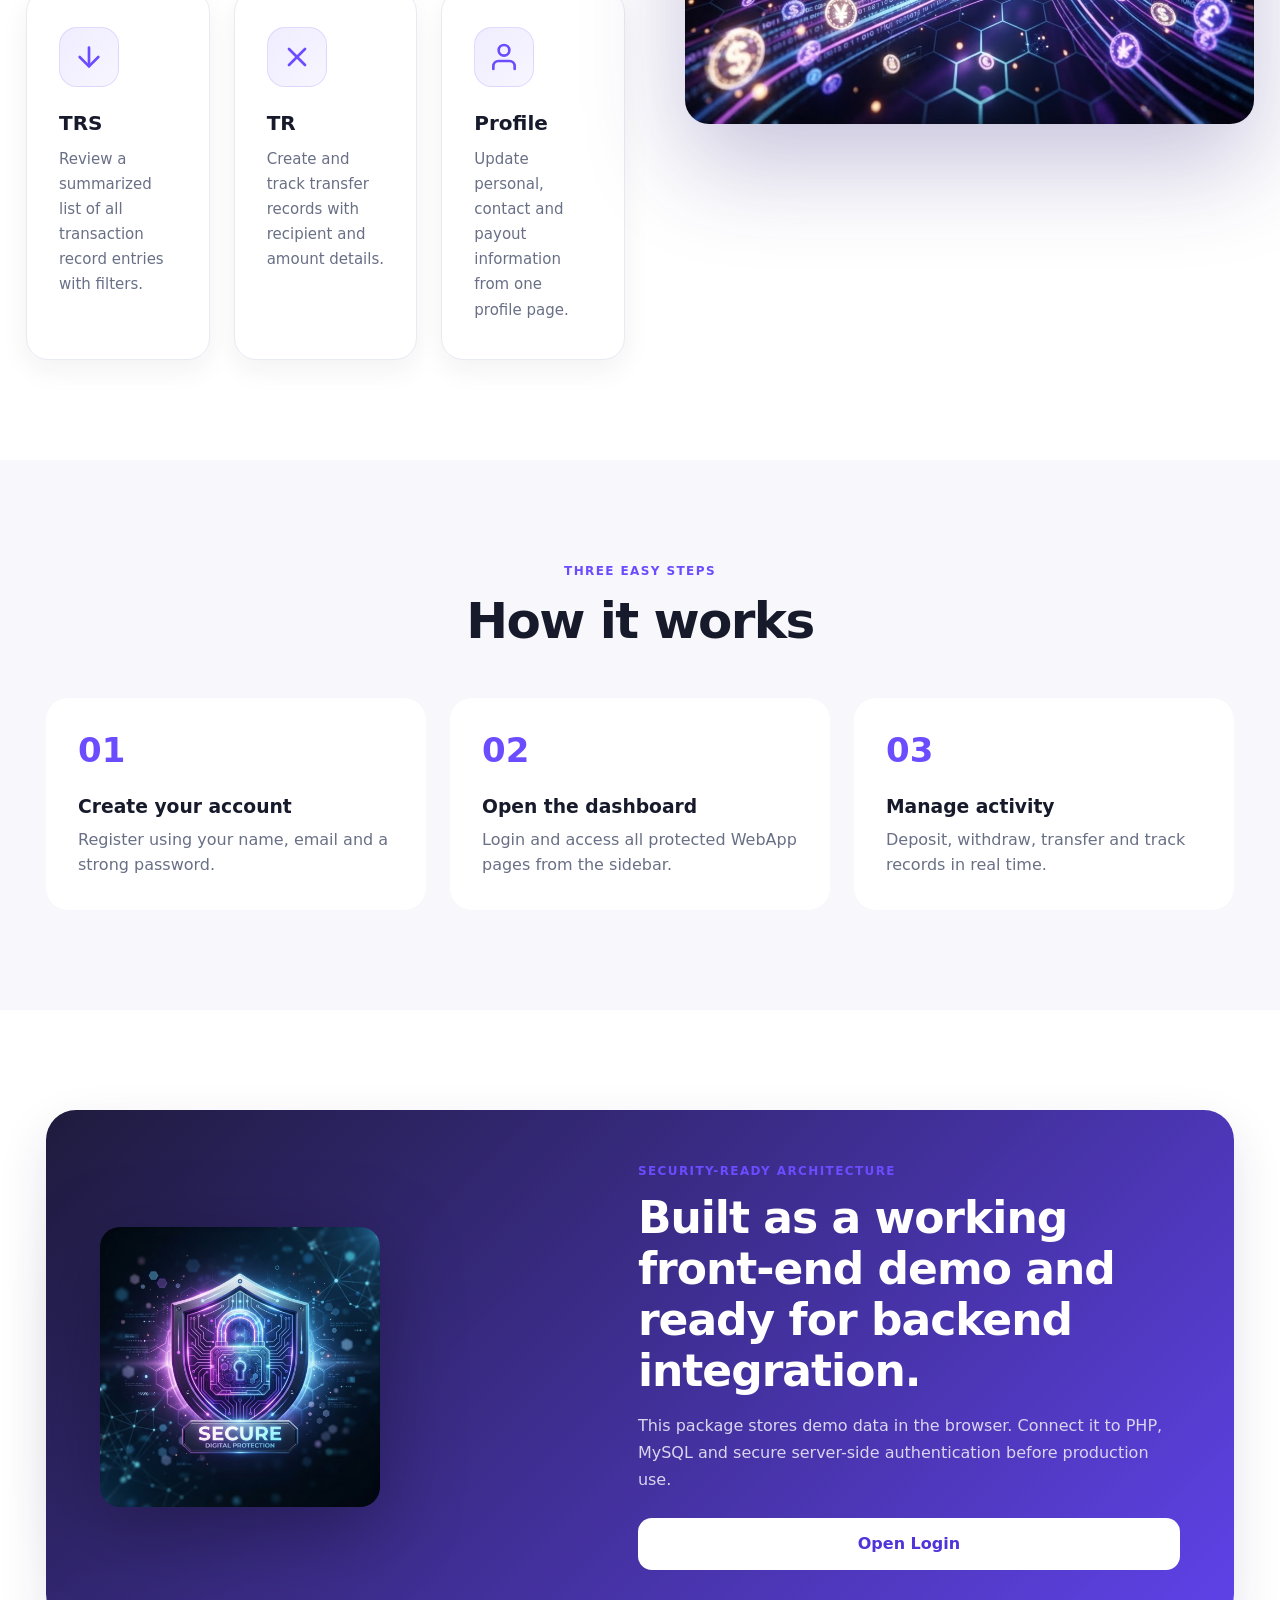
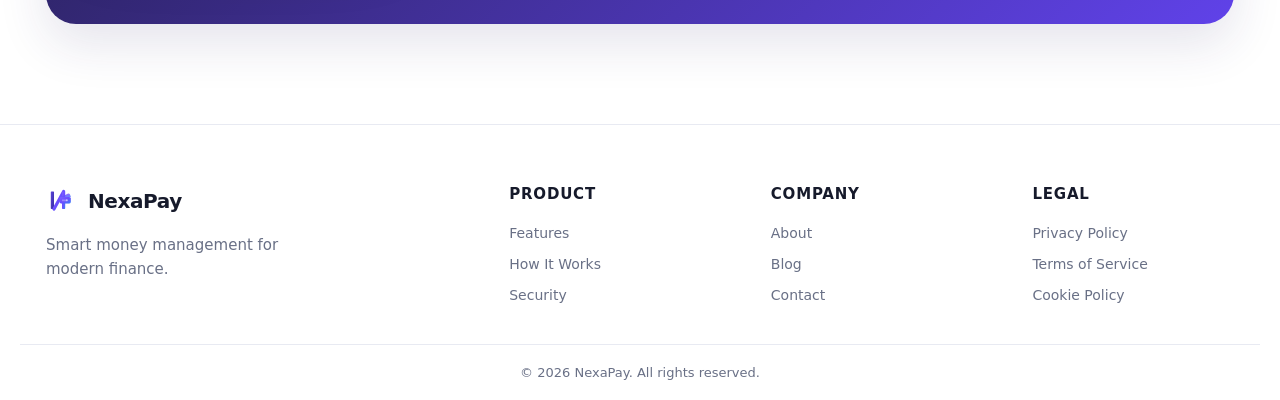
==== commit d4d76eba: "Create SVG logo and update all pages to use it Logo Creation: - Created professional SVG logo with l" ====
--- a/index.html
+++ b/index.html
@@ -10,7 +10,7 @@
 <body class="landing-body">
   <header class="landing-header">
     <a class="brand brand-animated" href="index.html" aria-label="NexaPay home">
-      <img src="assets/images/logo-new.png" alt="NexaPay" class="brand-logo-header">
+      <img src="assets/images/logo.svg" alt="NexaPay" class="brand-logo-header">
       <span>NexaPay</span>
     </a>
     <nav class="landing-nav" id="landingNav">
@@ -129,7 +129,7 @@
   <footer class="landing-footer">
     <div class="footer-content">
       <div class="footer-section footer-brand">
-        <a class="brand brand-light-footer brand-animated" href="index.html"><img src="assets/images/logo-new.png" alt="NexaPay" class="brand-logo-footer"><span>NexaPay</span></a>
+        <a class="brand brand-light-footer brand-animated" href="index.html"><img src="assets/images/logo.svg" alt="NexaPay" class="brand-logo-footer"><span>NexaPay</span></a>
         <p class="footer-description">Smart money management for modern finance.</p>
       </div>
       <div class="footer-section">
